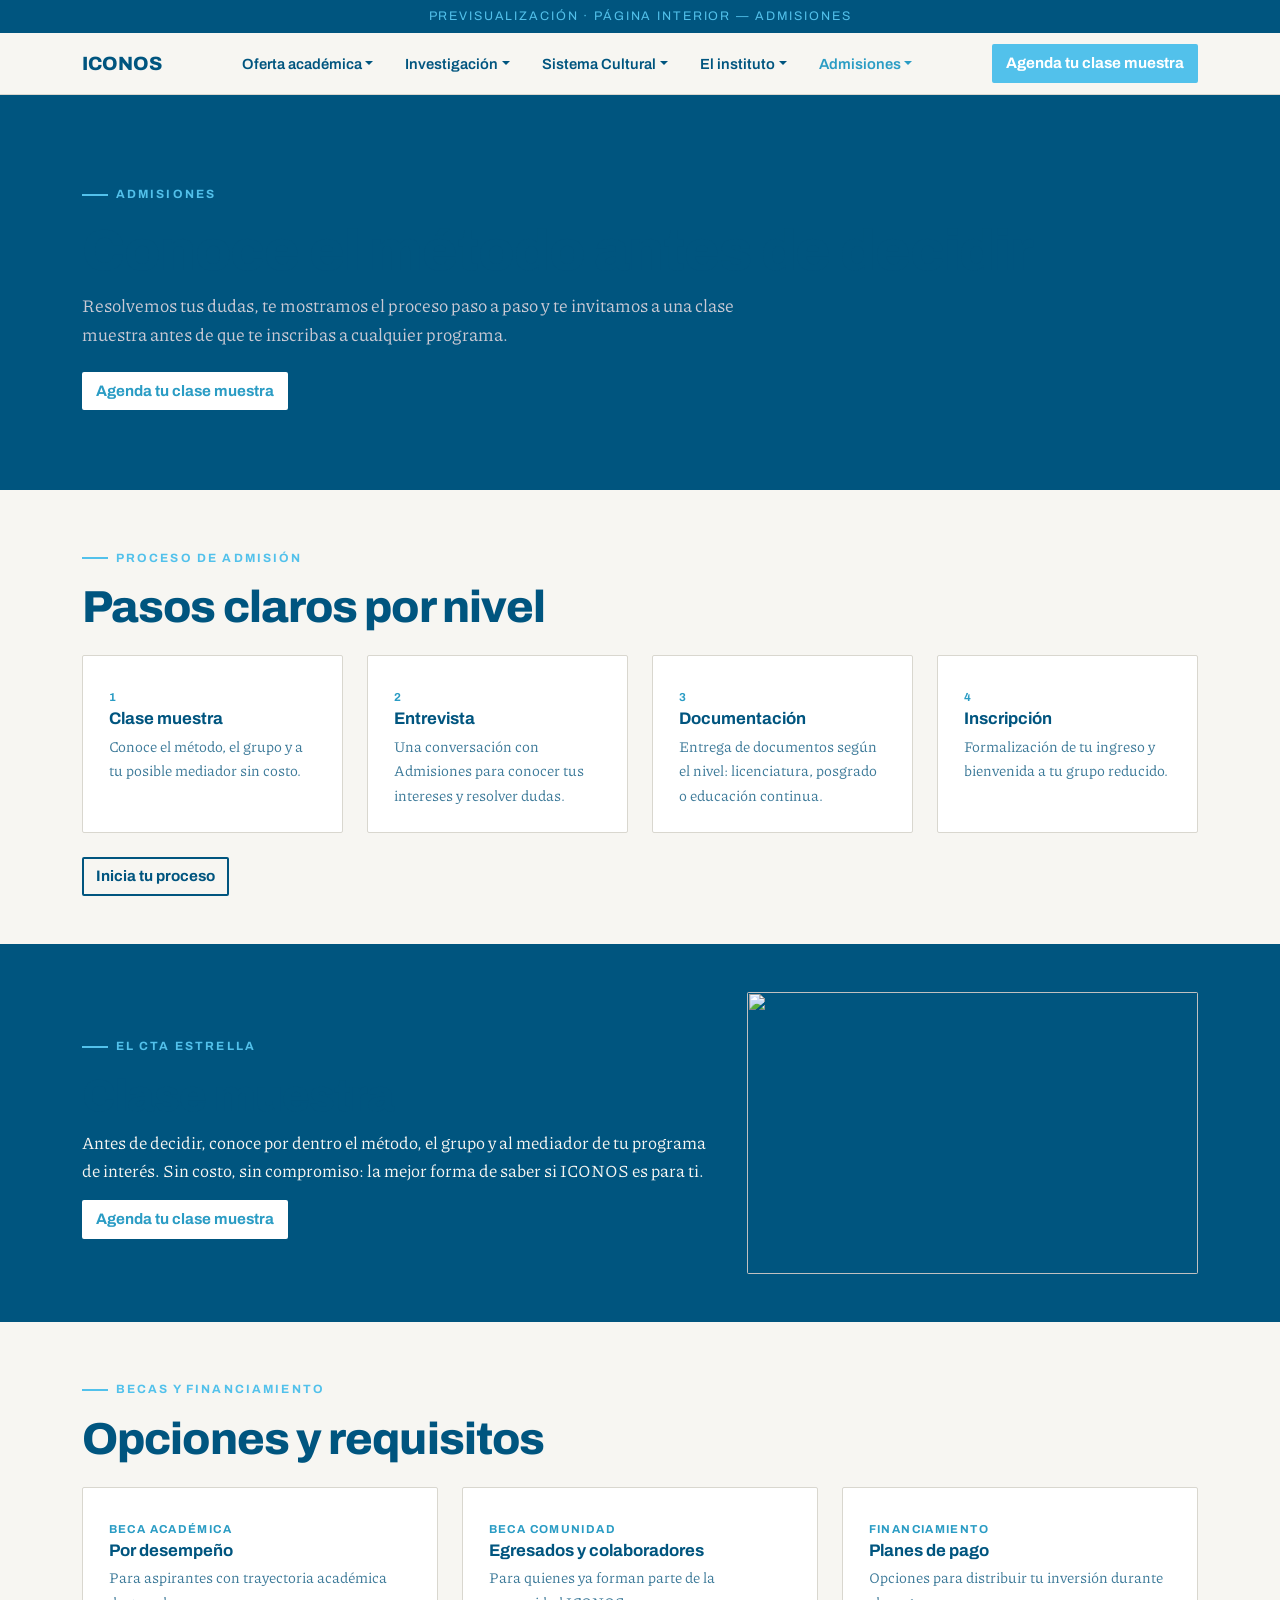
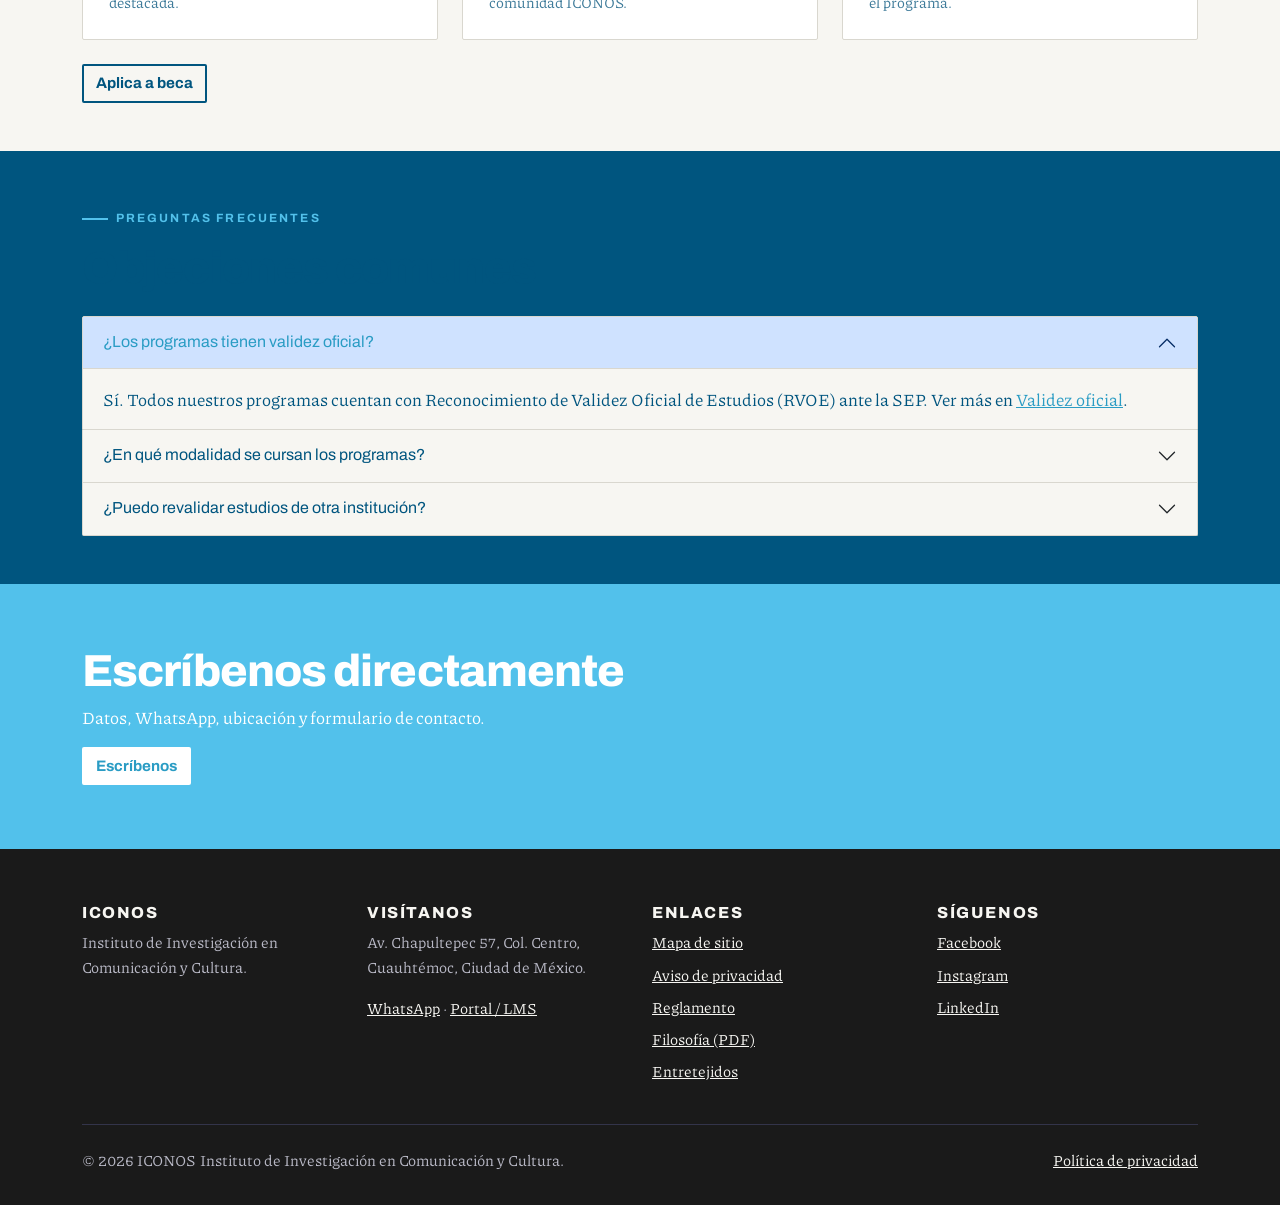
==== admisiones.html @ 93a3916e "initial" ====
<!doctype html>
<html lang="es">

<head>
  <meta charset="utf-8">
  <meta name="viewport" content="width=device-width, initial-scale=1">
  <title>Admisiones — ICONOS</title>
  <link
    href="https://fonts.googleapis.com/css2?family=Archivo:wght@500;600;700;800&family=Piazzolla:ital,wght@0,400;0,600;1,400&display=swap"
    rel="stylesheet">
  <link href="https://cdn.jsdelivr.net/npm/bootstrap@5.3.3/dist/css/bootstrap.min.css" rel="stylesheet">
  <link rel="stylesheet" href="css/estilos.css">
</head>

<body>
  <div class="aviso-preview">Previsualización · Página interior — Admisiones</div>
  <a class="skip-link" href="#contenido">Saltar al contenido</a>

  <header class="iconos-navbar navbar navbar-expand-lg sticky-top">
    <div class="container">
      <a class="navbar-brand" href="index.html">ICONOS</a>
      <button class="navbar-toggler" type="button" data-bs-toggle="collapse" data-bs-target="#navPrincipal"
        aria-controls="navPrincipal" aria-expanded="false" aria-label="Abrir menú de navegación">
        <span class="navbar-toggler-icon"></span>
      </button>
      <div class="collapse navbar-collapse" id="navPrincipal">
        <ul class="navbar-nav mx-lg-auto align-items-lg-center gap-lg-3">
          <li class="nav-item dropdown">
            <a class="nav-link dropdown-toggle" href="oferta.html" role="button" data-bs-toggle="dropdown"
              aria-expanded="false">Oferta académica</a>
            <ul class="dropdown-menu">
              <li><a class="dropdown-item" href="oferta.html#licenciaturas">Licenciaturas</a></li>
              <li><a class="dropdown-item" href="oferta.html#especialidades">Especialidades</a></li>
              <li><a class="dropdown-item" href="oferta.html#maestrias">Maestrías</a></li>
              <li><a class="dropdown-item" href="doctorado.html">Doctorado</a></li>
              <li><a class="dropdown-item" href="cursos-diplomados.html">Educación continua</a></li>
            </ul>
          </li>
          <li class="nav-item dropdown">
            <a class="nav-link dropdown-toggle" href="investigacion.html" role="button" data-bs-toggle="dropdown"
              aria-expanded="false">Investigación</a>
            <ul class="dropdown-menu">
              <li><a class="dropdown-item" href="investigacion.html#lineas">Líneas de investigación</a></li>
              <li><a class="dropdown-item" href="investigacion.html#entretejidos">Entretejidos</a></li>
              <li><a class="dropdown-item" href="rici.html">RICI</a></li>
              <li><a class="dropdown-item" href="investigacion.html#podcast">Podcast Inteligencias
                  Transdisciplinarias</a></li>
              <li><a class="dropdown-item" href="investigacion.html#biblioteca">Biblioteca</a></li>
            </ul>
          </li>
          <li class="nav-item dropdown">
            <a class="nav-link dropdown-toggle" href="sistema-cultural.html" role="button" data-bs-toggle="dropdown"
              aria-expanded="false">Sistema Cultural</a>
            <ul class="dropdown-menu">
              <li><a class="dropdown-item" href="galeria.html">Galería</a></li>
              <li><a class="dropdown-item" href="sistema-cultural.html#eventos">Eventos y ciclos</a></li>
              <li><a class="dropdown-item" href="sistema-cultural.html#blog">Blog Ecos TD</a></li>
              <li><a class="dropdown-item" href="sistema-cultural.html#vida-estudiantil">Vida estudiantil</a></li>
            </ul>
          </li>
          <li class="nav-item dropdown">
            <a class="nav-link dropdown-toggle" href="instituto.html" role="button" data-bs-toggle="dropdown"
              aria-expanded="false">El instituto</a>
            <ul class="dropdown-menu">
              <li><a class="dropdown-item" href="instituto.html#filosofia">Filosofía</a></li>
              <li><a class="dropdown-item" href="instituto.html#modelo">Modelo educativo</a></li>
              <li><a class="dropdown-item" href="instituto.html#validez">Validez oficial (RVOE/SEP)</a></li>
              <li><a class="dropdown-item" href="instituto.html#historia">Historia / quiénes somos</a></li>
            </ul>
          </li>
          <li class="nav-item dropdown">
            <a class="nav-link dropdown-toggle active" aria-current="page" href="admisiones.html" role="button"
              data-bs-toggle="dropdown" aria-expanded="false">Admisiones</a>
            <ul class="dropdown-menu">
              <li><a class="dropdown-item" href="admisiones.html#proceso">Proceso de admisión</a></li>
              <li><a class="dropdown-item" href="admisiones.html#clase-muestra">Clase muestra</a></li>
              <li><a class="dropdown-item" href="admisiones.html#becas">Becas y financiamiento</a></li>
              <li><a class="dropdown-item" href="admisiones.html#faq">Preguntas frecuentes</a></li>
              <li><a class="dropdown-item" href="Contacto.html">Contacto</a></li>
            </ul>
          </li>
        </ul>
        <a class="btn btn-primary ms-lg-3 mt-3 mt-lg-0" href="admisiones.html#clase-muestra">Agenda tu clase
          muestra</a>
      </div>
    </div>
  </header>

  <main id="contenido">

    <section class="encabezado-pagina">
      <div class="container">
        <span class="ojal">Admisiones</span>
        <h1>Conoce el método antes de decidir</h1>
        <p>Resolvemos tus dudas, te mostramos el proceso paso a paso y te invitamos a una clase muestra antes de que
          te inscribas a cualquier programa.</p>
        <a class="btn btn-light mt-2" href="#clase-muestra">Agenda tu clase muestra</a>
      </div>
    </section>

    <section class="py-5 py-lg-6" id="proceso">
      <div class="container">
        <div class="mb-4">
          <span class="ojal">Proceso de admisión</span>
          <h2>Pasos claros por nivel</h2>
        </div>
        <div class="row row-cols-1 row-cols-md-4 g-4">
          <div class="col">
            <div class="info-tarjeta h-100">
              <span class="info-tarjeta-etiqueta">1</span>
              <strong class="info-tarjeta-dato d-block mb-1">Clase muestra</strong>
              <p>Conoce el método, el grupo y a tu posible mediador sin costo.</p>
            </div>
          </div>
          <div class="col">
            <div class="info-tarjeta h-100">
              <span class="info-tarjeta-etiqueta">2</span>
              <strong class="info-tarjeta-dato d-block mb-1">Entrevista</strong>
              <p>Una conversación con Admisiones para conocer tus intereses y resolver dudas.</p>
            </div>
          </div>
          <div class="col">
            <div class="info-tarjeta h-100">
              <span class="info-tarjeta-etiqueta">3</span>
              <strong class="info-tarjeta-dato d-block mb-1">Documentación</strong>
              <p>Entrega de documentos según el nivel: licenciatura, posgrado o educación continua.</p>
            </div>
          </div>
          <div class="col">
            <div class="info-tarjeta h-100">
              <span class="info-tarjeta-etiqueta">4</span>
              <strong class="info-tarjeta-dato d-block mb-1">Inscripción</strong>
              <p>Formalización de tu ingreso y bienvenida a tu grupo reducido.</p>
            </div>
          </div>
        </div>
        <p class="mt-4 mb-0"><a class="btn btn-outline-tinta" href="#proceso">Inicia tu proceso</a></p>
      </div>
    </section>

    <section class="py-5 py-lg-6 bg-tinta" id="clase-muestra">
      <div class="container">
        <div class="row align-items-center g-4">
          <div class="col-lg-7">
            <span class="ojal">El CTA estrella</span>
            <h2>Clase muestra</h2>
            <p>Antes de decidir, conoce por dentro el método, el grupo y al mediador de tu programa de interés. Sin
              costo, sin compromiso: la mejor forma de saber si ICONOS es para ti.</p>
            <a class="btn btn-light" href="Contacto.html">Agenda tu clase muestra</a>
          </div>
          <div class="col-lg-5">
            <div class="duotono">
              <img src="https://images.unsplash.com/photo-1522202176988-66273c2fd55f?w=900&q=75" alt="">
            </div>
          </div>
        </div>
      </div>
    </section>

    <section class="py-5 py-lg-6" id="becas">
      <div class="container">
        <div class="mb-4">
          <span class="ojal">Becas y financiamiento</span>
          <h2>Opciones y requisitos</h2>
        </div>
        <div class="row row-cols-1 row-cols-md-3 g-4">
          <div class="col">
            <div class="info-tarjeta h-100">
              <span class="info-tarjeta-etiqueta">Beca académica</span>
              <strong class="info-tarjeta-dato d-block mb-1">Por desempeño</strong>
              <p>Para aspirantes con trayectoria académica destacada.</p>
            </div>
          </div>
          <div class="col">
            <div class="info-tarjeta h-100">
              <span class="info-tarjeta-etiqueta">Beca comunidad</span>
              <strong class="info-tarjeta-dato d-block mb-1">Egresados y colaboradores</strong>
              <p>Para quienes ya forman parte de la comunidad ICONOS.</p>
            </div>
          </div>
          <div class="col">
            <div class="info-tarjeta h-100">
              <span class="info-tarjeta-etiqueta">Financiamiento</span>
              <strong class="info-tarjeta-dato d-block mb-1">Planes de pago</strong>
              <p>Opciones para distribuir tu inversión durante el programa.</p>
            </div>
          </div>
        </div>
        <p class="mt-4 mb-0"><a class="btn btn-outline-tinta" href="Contacto.html">Aplica a beca</a></p>
      </div>
    </section>

    <section class="py-5 py-lg-6 bg-tinta" id="faq">
      <div class="container">
        <div class="mb-4">
          <span class="ojal">Preguntas frecuentes</span>
          <h2>Objeciones comunes</h2>
        </div>
        <div class="accordion" id="acordeonFaq">
          <div class="accordion-item">
            <h3 class="accordion-header">
              <button class="accordion-button" type="button" data-bs-toggle="collapse"
                data-bs-target="#faq1">¿Los programas tienen validez oficial?</button>
            </h3>
            <div id="faq1" class="accordion-collapse collapse show" data-bs-parent="#acordeonFaq">
              <div class="accordion-body">Sí. Todos nuestros programas cuentan con Reconocimiento de Validez Oficial
                de Estudios (RVOE) ante la SEP. Ver más en <a href="instituto.html#validez">Validez oficial</a>.</div>
            </div>
          </div>
          <div class="accordion-item">
            <h3 class="accordion-header">
              <button class="accordion-button collapsed" type="button" data-bs-toggle="collapse"
                data-bs-target="#faq2">¿En qué modalidad se cursan los programas?</button>
            </h3>
            <div id="faq2" class="accordion-collapse collapse" data-bs-parent="#acordeonFaq">
              <div class="accordion-body">Varía por programa: presencial, virtual o híbrida. Cada ficha de programa
                en <a href="oferta.html">Oferta académica</a> indica su modalidad.</div>
            </div>
          </div>
          <div class="accordion-item">
            <h3 class="accordion-header">
              <button class="accordion-button collapsed" type="button" data-bs-toggle="collapse"
                data-bs-target="#faq3">¿Puedo revalidar estudios de otra institución?</button>
            </h3>
            <div id="faq3" class="accordion-collapse collapse" data-bs-parent="#acordeonFaq">
              <div class="accordion-body">Sí, evaluamos revalidaciones caso por caso durante el proceso de admisión.
                Escríbenos para revisar tu situación específica.</div>
            </div>
          </div>
        </div>
      </div>
    </section>

    <section class="cta-banda">
      <div class="container">
        <h2>Escríbenos directamente</h2>
        <p>Datos, WhatsApp, ubicación y formulario de contacto.</p>
        <a class="btn btn-light" href="Contacto.html">Escríbenos</a>
      </div>
    </section>
  </main>

  <footer class="sitio-pie">
    <div class="container">
      <div class="row g-4 mb-4">
        <div class="col-sm-6 col-lg-3">
          <h4>ICONOS</h4>
          <p>Instituto de Investigación en Comunicación y Cultura.</p>
        </div>
        <div class="col-sm-6 col-lg-3">
          <h4>Visítanos</h4>
          <p>Av. Chapultepec 57, Col. Centro,<br>Cuauhtémoc, Ciudad de México.</p>
          <p class="mb-0"><a href="https://wa.me/525500000000" target="_blank" rel="noopener">WhatsApp</a> · <a
              href="#">Portal / LMS</a></p>
        </div>
        <div class="col-sm-6 col-lg-3">
          <h4>Enlaces</h4>
          <ul>
            <li><a href="#">Mapa de sitio</a></li>
            <li><a href="#">Aviso de privacidad</a></li>
            <li><a href="#">Reglamento</a></li>
            <li><a href="instituto.html#filosofia">Filosofía (PDF)</a></li>
            <li><a href="investigacion.html#entretejidos">Entretejidos</a></li>
          </ul>
        </div>
        <div class="col-sm-6 col-lg-3">
          <h4>Síguenos</h4>
          <ul>
            <li><a href="#">Facebook</a></li>
            <li><a href="#">Instagram</a></li>
            <li><a href="#">LinkedIn</a></li>
          </ul>
        </div>
      </div>
      <div class="pie-legal d-flex flex-wrap justify-content-between gap-2">
        <span>© 2026 ICONOS Instituto de Investigación en Comunicación y Cultura.</span>
        <span><a href="#">Política de privacidad</a></span>
      </div>
    </div>
  </footer>

  <script src="https://cdn.jsdelivr.net/npm/bootstrap@5.3.3/dist/js/bootstrap.bundle.min.js"></script>
</body>

</html>
---- css/estilos.css ----
/* ICONOS 2026 — Hoja de estilos
   Se carga DESPUÉS de bootstrap.min.css. Remapea las variables de Bootstrap
   a la identidad ICONOS y cubre lo que Bootstrap no resuelve (duotono,
   ojal, tarjetas de evento/investigador, chips de contacto, etc.). */

/* =========================================================
   1. Tokens de diseño ICONOS
   ========================================================= */
:root {
  --tinta: #00557f;
  /* azul-negro profundo */
  --papel: #f7f6f2;
  /* fondo claro neutro cálido */
  --rosa: #52c1eb;
  /* rosa mexicano — acento */
  --rosa-oscuro: #2a9cc4;
  --gris: #3d7a99;
  --linea: #d9d7cf;
  --blanco: #ffffff;

  --f-display: "Archivo", system-ui, sans-serif;
  --f-cuerpo: "Piazzolla", Georgia, serif;

  --radio: 2px;
  --sombra: 0 14px 40px rgba(26, 27, 46, 0.12);

  /* ---- Remapeo de variables de Bootstrap 5 ---- */
  --bs-body-font-family: var(--f-cuerpo);
  --bs-body-font-size: 1.0625rem;
  --bs-body-line-height: 1.65;
  --bs-body-color: var(--tinta);
  --bs-body-bg: var(--papel);
  --bs-emphasis-color: var(--tinta);
  --bs-heading-color: var(--tinta);

  --bs-primary: #52c1eb;
  --bs-primary-rgb: 82, 193, 235;
  --bs-primary-text-emphasis: var(--rosa-oscuro);
  --bs-secondary: #00557f;
  --bs-secondary-rgb: 0, 85, 127;

  --bs-link-color: var(--rosa-oscuro);
  --bs-link-color-rgb: 42, 156, 196;
  --bs-link-hover-color: var(--rosa);
  --bs-link-hover-color-rgb: 82, 193, 235;

  --bs-border-color: var(--linea);
  --bs-border-radius: var(--radio);
  --bs-border-radius-sm: var(--radio);
  --bs-border-radius-lg: var(--radio);
  --bs-border-radius-xl: var(--radio);
  --bs-border-radius-pill: 999px;

  --bs-font-sans-serif: var(--f-display);
}

/* =========================================================
   2. Tipografía y base
   ========================================================= */
html {
  scroll-behavior: smooth;
}

@media (prefers-reduced-motion: reduce) {
  html {
    scroll-behavior: auto;
  }

  *,
  *::before,
  *::after {
    animation-duration: 0.001ms !important;
    animation-iteration-count: 1 !important;
    transition-duration: 0.001ms !important;
  }
}

h1,
h2,
h3,
h4,
h5,
h6,
.h1,
.h2,
.h3,
.h4,
.h5,
.h6 {
  font-family: var(--f-display);
  font-weight: 800;
  line-height: 1.05;
  letter-spacing: -0.02em;
}

h1,
.h1 {
  font-size: clamp(2.2rem, 5.5vw, 3.6rem);
}

h2,
.h2 {
  font-size: clamp(1.8rem, 4vw, 2.8rem);
}

h3,
.h3 {
  font-size: clamp(1.2rem, 2.5vw, 1.5rem);
}

/* Etiqueta "ojal" — dispositivo visual recurrente */
.ojal {
  font-family: var(--f-display);
  font-size: 0.75rem;
  font-weight: 700;
  letter-spacing: 0.18em;
  text-transform: uppercase;
  color: var(--rosa);
  display: inline-flex;
  align-items: center;
  gap: 0.5rem;
  margin-bottom: 1rem;
}

.ojal::before {
  content: "";
  width: 1.6rem;
  height: 2px;
  background: var(--rosa);
}

.encabezado-pagina .ojal,
.bg-tinta .ojal {
  color: var(--rosa);
}

.skip-link {
  position: absolute;
  left: -9999px;
  background: var(--tinta);
  color: var(--blanco);
  padding: 0.6rem 1rem;
  z-index: 1080;
}

.skip-link:focus {
  left: 1rem;
  top: 1rem;
}

.aviso-preview {
  background: #00557f;
  color: #52c1eb;
  text-align: center;
  font-family: var(--f-display);
  font-size: 0.78rem;
  letter-spacing: 0.15em;
  text-transform: uppercase;
  padding: 0.4rem;
}

/* =========================================================
   3. Firma visual: duotono
   ========================================================= */
.duotono {
  position: relative;
  overflow: hidden;
  background: var(--tinta);
  border-radius: var(--radio);
  aspect-ratio: 16 / 10;
}

.duotono img {
  width: 100%;
  height: 100%;
  object-fit: cover;
  transition: transform 0.5s ease;
}

a:hover .duotono img {
  transform: scale(1.04);
}

/* =========================================================
   4. Navbar (Bootstrap)
   ========================================================= */
.iconos-navbar {
  background: var(--papel);
  border-bottom: 1px solid var(--linea);
  padding-block: 0.6rem;
}

.iconos-navbar .navbar-brand {
  font-family: var(--f-display);
  font-weight: 800;
  font-size: 1.2rem;
  color: var(--tinta);
}

.iconos-navbar .nav-link {
  font-family: var(--f-display);
  font-size: 0.92rem;
  font-weight: 600;
  color: var(--tinta);
}

.iconos-navbar .nav-link:hover,
.iconos-navbar .nav-link:focus,
.iconos-navbar .nav-link.active {
  color: var(--rosa-oscuro);
}

.iconos-navbar .dropdown-menu {
  border-color: var(--linea);
  box-shadow: var(--sombra);
}

.iconos-navbar .dropdown-item {
  font-family: var(--f-display);
  font-weight: 500;
  font-size: 0.92rem;
}

.iconos-navbar .dropdown-item:hover,
.iconos-navbar .dropdown-item:focus,
.iconos-navbar .dropdown-item.active {
  background: var(--papel);
  color: var(--rosa-oscuro);
}

.iconos-navbar .navbar-toggler {
  border-radius: var(--radio);
  border-color: var(--tinta);
}

.iconos-navbar .navbar-toggler:focus {
  box-shadow: 0 0 0 0.2rem rgba(82, 193, 235, 0.4);
}

/* =========================================================
   5. Botones (Bootstrap)
   ========================================================= */
.btn {
  font-family: var(--f-display);
  font-weight: 700;
  font-size: 0.95rem;
  --bs-btn-border-radius: var(--radio);
  --bs-btn-border-width: 2px;
}

.btn-primary {
  --bs-btn-bg: var(--rosa);
  --bs-btn-border-color: var(--rosa);
  --bs-btn-hover-bg: var(--rosa-oscuro);
  --bs-btn-hover-border-color: var(--rosa-oscuro);
  --bs-btn-active-bg: var(--rosa-oscuro);
  --bs-btn-active-border-color: var(--rosa-oscuro);
  --bs-btn-color: var(--blanco);
  --bs-btn-hover-color: var(--blanco);
  --bs-btn-active-color: var(--blanco);
}

.btn-outline-tinta {
  --bs-btn-color: var(--tinta);
  --bs-btn-border-color: var(--tinta);
  --bs-btn-hover-bg: var(--tinta);
  --bs-btn-hover-border-color: var(--tinta);
  --bs-btn-hover-color: var(--blanco);
  --bs-btn-active-bg: var(--tinta);
  --bs-btn-active-border-color: var(--tinta);
}

.btn-outline-light {
  --bs-btn-color: var(--papel);
  --bs-btn-border-color: var(--papel);
  --bs-btn-hover-bg: var(--papel);
  --bs-btn-hover-color: var(--tinta);
  --bs-btn-active-bg: var(--papel);
  --bs-btn-active-color: var(--tinta);
}

.btn-light {
  --bs-btn-bg: var(--blanco);
  --bs-btn-color: var(--rosa-oscuro);
  --bs-btn-border-color: var(--blanco);
  --bs-btn-hover-bg: var(--tinta);
  --bs-btn-hover-color: var(--blanco);
  --bs-btn-hover-border-color: var(--tinta);
}

/* Chips de selección (usados en Contacto) con el patrón btn-check + btn */
.chip-lista .btn-check+.btn {
  border-radius: 999px;
  border-width: 1.5px;
  font-weight: 600;
}

.chip-lista .btn-check+.btn-outline-tinta {
  --bs-btn-color: var(--tinta);
  --bs-btn-border-color: var(--linea);
}

.chip-lista .btn-check:checked+.btn-outline-tinta {
  --bs-btn-active-bg: rgba(82, 193, 235, 0.12);
  --bs-btn-active-color: var(--tinta);
  --bs-btn-active-border-color: var(--tinta);
}

/* =========================================================
   6. Tarjetas (Bootstrap card)
   ========================================================= */
.card {
  --bs-card-border-color: var(--linea);
  --bs-card-border-radius: var(--radio);
  --bs-card-cap-bg: transparent;
  transition: box-shadow 0.25s ease, transform 0.25s ease;
}

.card:hover {
  box-shadow: var(--sombra);
  transform: translateY(-3px);
}

.card .duotono {
  border-radius: 0;
}

.tarjeta-meta {
  font-family: var(--f-display);
  font-size: 0.78rem;
  font-weight: 600;
  letter-spacing: 0.12em;
  text-transform: uppercase;
  color: var(--gris);
}

.card-title a {
  color: var(--tinta);
  text-decoration: none;
}

.card-title a:hover {
  color: var(--rosa);
}

.tarjeta-pie {
  margin-top: auto;
  padding-top: 0.6rem;
  display: flex;
  align-items: center;
  justify-content: space-between;
  gap: 0.6rem;
}

.tarjeta-enlace {
  font-family: var(--f-display);
  font-size: 0.85rem;
  font-weight: 700;
  text-decoration: none;
  color: var(--rosa-oscuro);
}

.tarjeta-enlace:hover {
  color: var(--rosa);
}

.tarjeta-modalidad {
  font-family: var(--f-display);
  font-size: 0.72rem;
  font-weight: 700;
  letter-spacing: 0.04em;
  color: var(--gris);
  border: 1px solid var(--linea);
  border-radius: 999px;
  padding: 0.2rem 0.6rem;
}

/* Animación de entrada al hacer scroll (revelada por el
   IntersectionObserver en js/listado-programas.js), acotada a
   [data-grid-programas] para no afectar otras rejillas de tarjetas */
[data-grid-programas] .card {
  opacity: 0;
  transform: translateY(14px);
}

[data-grid-programas] .card.visible {
  animation: aparecer 0.55s ease forwards;
}

@keyframes aparecer {
  to {
    opacity: 1;
    transform: translateY(0);
  }
}

@media (prefers-reduced-motion: reduce) {
  [data-grid-programas] .card {
    opacity: 1;
    transform: none;
    animation: none;
  }
}

/* Filtro por nivel académico (oferta y cursos y diplomados) */
.filtro-nivel {
  --bs-btn-border-radius: 999px;
  --bs-btn-font-size: 0.85rem;
}

/* =========================================================
   7. Carrusel de héroe (Bootstrap carousel)
   ========================================================= */
.heroe-carrusel {
  position: relative;
  overflow: hidden;
  background: var(--tinta);
  color: var(--papel);
}

.heroe-carrusel .carousel-item {
  min-height: clamp(30rem, 68vw, 44rem);
}

.heroe-carrusel .carousel-item.active,
.heroe-carrusel .carousel-item-next,
.heroe-carrusel .carousel-item-prev {
  display: flex;
  align-items: center;
}

.heroe-fondo {
  position: absolute;
  inset: 0;
  z-index: 0;
  aspect-ratio: unset;
  border-radius: 0;
}

.heroe-fondo::before {
  content: "";
  position: absolute;
  inset: 0;
  background: linear-gradient(100deg, rgba(0, 26, 38, 0.94) 0%, rgba(0, 26, 38, 0.8) 42%, rgba(0, 26, 38, 0.4) 78%);
  z-index: 1;
}

.heroe-contenido {
  position: relative;
  z-index: 2;
  padding-block: clamp(3.5rem, 9vw, 7rem);
}

.heroe-carrusel h1 {
  text-transform: uppercase;
  max-width: 14ch;
  font-size: clamp(2.4rem, 6vw, 4.5rem);
}

.heroe-carrusel h1 em {
  font-style: normal;
  color: var(--rosa);
}

.heroe-carrusel p {
  max-width: 56ch;
  font-size: 1.15rem;
  color: #c9c9d4;
}

.heroe-carrusel .carousel-control-prev,
.heroe-carrusel .carousel-control-next {
  width: 3.5rem;
  z-index: 3;
}

.heroe-carrusel .carousel-control-prev-icon,
.heroe-carrusel .carousel-control-next-icon {
  width: 3rem;
  height: 3rem;
  border-radius: 50%;
  background-color: rgba(0, 20, 30, 0.35);
  background-size: 1.15rem;
  border: 1px solid rgba(247, 246, 242, 0.35);
}

.heroe-carrusel .carousel-indicators {
  z-index: 3;
  margin-bottom: 1.4rem;
}

.heroe-carrusel .carousel-indicators [data-bs-target] {
  width: 0.55rem;
  height: 0.55rem;
  border-radius: 999px;
  background-color: rgba(247, 246, 242, 0.4);
  border: 0;
  opacity: 1;
  transition: width 0.25s ease, background 0.25s ease;
}

.heroe-carrusel .carousel-indicators .active {
  width: 1.5rem;
  background-color: var(--rosa);
}

/* =========================================================
   8. Secciones y bandas
   ========================================================= */
.bg-tinta {
  background: var(--tinta);
  color: var(--papel);
}

.encabezado-pagina {
  background: var(--tinta);
  color: var(--papel);
  padding-block: clamp(3rem, 7vw, 5rem);
}

.encabezado-pagina p {
  max-width: 62ch;
  font-size: 1.1rem;
  color: #c9c9d4;
}

.cta-banda {
  background: var(--rosa);
  color: var(--blanco);
  padding-block: clamp(2.5rem, 6vw, 4rem);
}

.cta-banda h2 {
  color: var(--blanco);
}

.cta-fecha {
  background: var(--blanco);
  color: var(--tinta);
  border-radius: var(--radio);
  padding: 1.6rem 1.7rem 1.5rem;
  box-shadow: 0 10px 26px rgba(26, 27, 46, 0.12);
  transition: transform 0.25s ease, box-shadow 0.25s ease;
}

.cta-fecha:hover {
  transform: translateY(-4px);
  box-shadow: 0 18px 34px rgba(26, 27, 46, 0.18);
}

.cta-fecha-etiqueta {
  font-family: var(--f-display);
  font-size: 0.72rem;
  font-weight: 700;
  letter-spacing: 0.14em;
  text-transform: uppercase;
  color: var(--rosa-oscuro);
}

.cta-fecha-dato {
  font-family: var(--f-display);
  font-size: 1.2rem;
  font-weight: 800;
  line-height: 1.25;
}

.cta-fecha-dato span {
  display: block;
  font-family: var(--f-cuerpo);
  font-weight: 400;
  font-style: italic;
  font-size: 0.95rem;
  color: var(--gris);
  margin-top: 0.15rem;
}

.cta-fecha-enlace {
  font-family: var(--f-display);
  font-size: 0.85rem;
  font-weight: 600;
  color: var(--gris);
  text-decoration: none;
}

.cta-fecha-enlace:hover {
  color: var(--rosa-oscuro);
}

/* =========================================================
   9. Página de evento (Galería y Contacto)
   ========================================================= */
.evento-fecha,
.evento-lugar {
  font-family: var(--f-display);
  font-size: 0.92rem;
  font-weight: 600;
  color: var(--gris);
}

.evento-fecha svg,
.evento-lugar svg {
  width: 1.05rem;
  height: 1.05rem;
  color: var(--rosa-oscuro);
}

.evento-lead {
  max-width: 62ch;
  font-size: 1.1rem;
  color: var(--tinta);
}

.evento-video {
  position: relative;
  aspect-ratio: 16 / 9;
  border-radius: var(--radio);
  overflow: hidden;
  background: var(--tinta);
  cursor: pointer;
}

.evento-video img {
  width: 100%;
  height: 100%;
  object-fit: cover;
  filter: grayscale(0.4) brightness(0.75);
  transition: transform 0.5s ease;
}

.evento-video:hover img {
  transform: scale(1.03);
}

.evento-video-boton {
  position: absolute;
  inset: 0;
  display: flex;
  align-items: center;
  justify-content: center;
}

.evento-video-boton span {
  width: 4.2rem;
  height: 4.2rem;
  border-radius: 50%;
  background: rgba(255, 255, 255, 0.92);
  display: flex;
  align-items: center;
  justify-content: center;
  box-shadow: 0 10px 26px rgba(0, 0, 0, 0.3);
  transition: transform 0.2s ease;
}

.evento-video:hover .evento-video-boton span {
  transform: scale(1.08);
}

.evento-video-boton svg {
  width: 1.5rem;
  height: 1.5rem;
  color: var(--rosa-oscuro);
  margin-left: 4px;
}

.evento-video-etiqueta {
  position: absolute;
  left: 1.1rem;
  bottom: 1rem;
  color: var(--blanco);
  font-family: var(--f-display);
  font-size: 0.82rem;
  font-weight: 700;
  letter-spacing: 0.04em;
  text-transform: uppercase;
}

.evento-imagenes .duotono {
  aspect-ratio: 4 / 5;
}

.evento-pie-imagen {
  font-family: var(--f-display);
  font-size: 0.8rem;
  color: var(--gris);
}

.info-tarjeta {
  background: var(--blanco);
  border: 1px solid var(--linea);
  border-radius: var(--radio);
  padding: 1.5rem 1.6rem;
  height: 100%;
}

.info-tarjeta-etiqueta {
  font-family: var(--f-display);
  font-size: 0.72rem;
  font-weight: 700;
  letter-spacing: 0.12em;
  text-transform: uppercase;
  color: var(--rosa-oscuro);
}

.info-tarjeta-dato {
  font-family: var(--f-display);
  font-size: 1.05rem;
  font-weight: 700;
  color: var(--tinta);
  line-height: 1.35;
}

.info-tarjeta p {
  margin: 0;
  font-size: 0.92rem;
  color: var(--gris);
}

/* =========================================================
   10. Tarjeta de investigador (RICI)
   ========================================================= */
.investigador-foto {
  position: relative;
  aspect-ratio: 4 / 5;
  overflow: hidden;
  background: var(--tinta);
  cursor: pointer;
}

.investigador-foto img {
  width: 100%;
  height: 100%;
  object-fit: cover;
  filter: grayscale(1) contrast(1.08);
  transition: transform 0.5s ease;
}

.investigador-foto:hover img,
.investigador-foto:focus-visible img {
  transform: scale(1.05);
}

.investigador-overlay {
  position: absolute;
  inset: 0;
  display: flex;
  flex-direction: column;
  justify-content: flex-end;
  padding: 1.3rem 1.2rem;
  background: linear-gradient(to top, rgba(0, 8, 20, 0.88) 0%, rgba(0, 8, 20, 0.35) 50%, rgba(0, 8, 20, 0) 78%);
  opacity: 0;
  transform: translateY(8px);
  transition: opacity 0.25s ease, transform 0.25s ease;
}

.investigador-foto:hover .investigador-overlay,
.investigador-foto:focus-visible .investigador-overlay {
  opacity: 1;
  transform: translateY(0);
}

.investigador-overlay .investigador-nombre {
  margin: 0 0 0.15rem;
  font-size: 0.92rem;
  color: var(--blanco);
}

.investigador-overlay .investigador-rol {
  font-family: var(--f-cuerpo);
  font-style: normal;
  font-size: 0.82rem;
  color: rgba(255, 255, 255, 0.82);
  line-height: 1.35;
  margin: 0;
}

@media (hover: none) {
  .investigador-overlay {
    opacity: 1;
    transform: none;
  }
}

.investigador-perfil {
  border-top: none;
  padding: 0.9rem 1.4rem 1.4rem;
}

.investigador-perfil summary {
  cursor: pointer;
  font-family: var(--f-display);
  font-size: 0.85rem;
  font-weight: 700;
  color: var(--rosa-oscuro);
  list-style: none;
  display: flex;
  align-items: center;
  gap: 0.4rem;
}

.investigador-perfil summary::-webkit-details-marker {
  display: none;
}

.investigador-perfil summary::after {
  content: "+";
  font-size: 1.1rem;
  line-height: 1;
}

.investigador-perfil[open] summary::after {
  content: "–";
}

.investigador-perfil summary:hover {
  color: var(--rosa);
}

.investigador-cuerpo {
  padding-top: 0.8rem;
  font-size: 0.92rem;
  color: var(--tinta);
}

.investigador-cuerpo p {
  margin: 0 0 0.8rem;
}

.investigador-correo {
  font-family: var(--f-display);
  font-size: 0.82rem;
  font-weight: 600;
  color: var(--gris);
  word-break: break-word;
}

[data-grid-programas] .card.tarjeta-investigador {
  opacity: 0;
  transform: translateY(14px);
}

[data-grid-programas] .card.tarjeta-investigador.visible {
  animation: aparecer 0.55s ease forwards;
}

@media (prefers-reduced-motion: reduce) {
  [data-grid-programas] .card.tarjeta-investigador {
    opacity: 1;
    transform: none;
    animation: none;
  }
}

/* =========================================================
   11. Contacto — selector de intereses y formulario
   ========================================================= */
.chip-grupo {
  margin-bottom: 2.2rem;
}

.chip-grupo-titulo {
  font-family: var(--f-display);
  font-weight: 700;
  font-size: 1rem;
  margin-bottom: 0.9rem;
  color: var(--tinta);
}

.chip-grupo-sub {
  font-size: 0.88rem;
  color: var(--gris);
  margin: -0.5rem 0 0.9rem;
}

.redes-fila {
  margin-top: 0.6rem;
}

.panel-envio-nota {
  font-size: 0.78rem;
  color: var(--gris);
  text-align: center;
  margin-top: 0.7rem;
}

.campo-nombre input {
  border-color: var(--linea);
  border-radius: var(--radio);
}

.campo-nombre input:focus {
  border-color: var(--rosa);
  box-shadow: 0 0 0 0.2rem rgba(82, 193, 235, 0.25);
}

.panel-envio {
  position: sticky;
  top: 6rem;
  background: var(--blanco);
  border: 1px solid var(--linea);
  border-radius: var(--radio);
  padding: 1.8rem;
}

.mensaje-preview {
  background: var(--papel);
  border: 1px dashed var(--linea);
  border-radius: var(--radio);
  padding: 1.1rem 1.2rem;
  min-height: 5rem;
}

.mensaje-preview span {
  display: block;
  font-family: var(--f-display);
  font-size: 0.72rem;
  font-weight: 700;
  text-transform: uppercase;
  letter-spacing: 0.1em;
  color: var(--gris);
  margin-bottom: 0.5rem;
}

.mensaje-preview p {
  margin: 0;
  font-size: 0.92rem;
  color: var(--tinta);
  line-height: 1.5;
}

.mensaje-preview p.vacio {
  color: var(--gris);
  font-style: italic;
}

.boton-whatsapp {
  --bs-btn-bg: #25d366;
  --bs-btn-border-color: #25d366;
  --bs-btn-hover-bg: #1ebe58;
  --bs-btn-hover-border-color: #1ebe58;
  --bs-btn-color: #fff;
  --bs-btn-hover-color: #fff;
  --bs-btn-border-radius: 999px;
}

.boton-whatsapp[aria-disabled="true"] {
  opacity: 0.4;
  pointer-events: none;
}

.red-icono {
  width: 2.5rem;
  height: 2.5rem;
  border-radius: 50%;
  border: 1px solid var(--linea);
  display: flex;
  align-items: center;
  justify-content: center;
  color: var(--tinta);
  transition: all 0.2s ease;
}

.red-icono:hover {
  background: var(--tinta);
  color: var(--papel);
  border-color: var(--tinta);
}

.red-icono svg {
  width: 1.1rem;
  height: 1.1rem;
}

/* =========================================================
   12. Pie de página
   ========================================================= */
.sitio-pie {
  background: #1a1a1a;
  color: #b9b9c6;
  padding-block: 3.5rem 2rem;
  font-size: 0.95rem;
}

.sitio-pie a {
  color: var(--papel);
}

.sitio-pie a:hover {
  color: var(--rosa);
}

.sitio-pie h4 {
  color: var(--papel);
  font-size: 1rem;
  text-transform: uppercase;
  letter-spacing: 0.1em;
}

.sitio-pie ul {
  list-style: none;
  padding: 0;
  display: grid;
  gap: 0.45rem;
}

.pie-legal {
  border-top: 1px solid #33344a;
  padding-top: 1.4rem;
}

/* =========================================================
   13. Contenido WordPress (Gutenberg) y paginación
   ========================================================= */
.wp-block-quote {
  border-left: 4px solid var(--rosa);
  margin-left: 0;
  padding-left: 1.4rem;
  font-style: italic;
}

.entrada-contenido>* {
  margin-block: 1.1rem;
}

.paginacion .page-link {
  color: var(--tinta);
  border-color: var(--linea);
  border-radius: var(--radio) !important;
}

.paginacion .page-item.active .page-link {
  background: var(--tinta);
  border-color: var(--tinta);
}
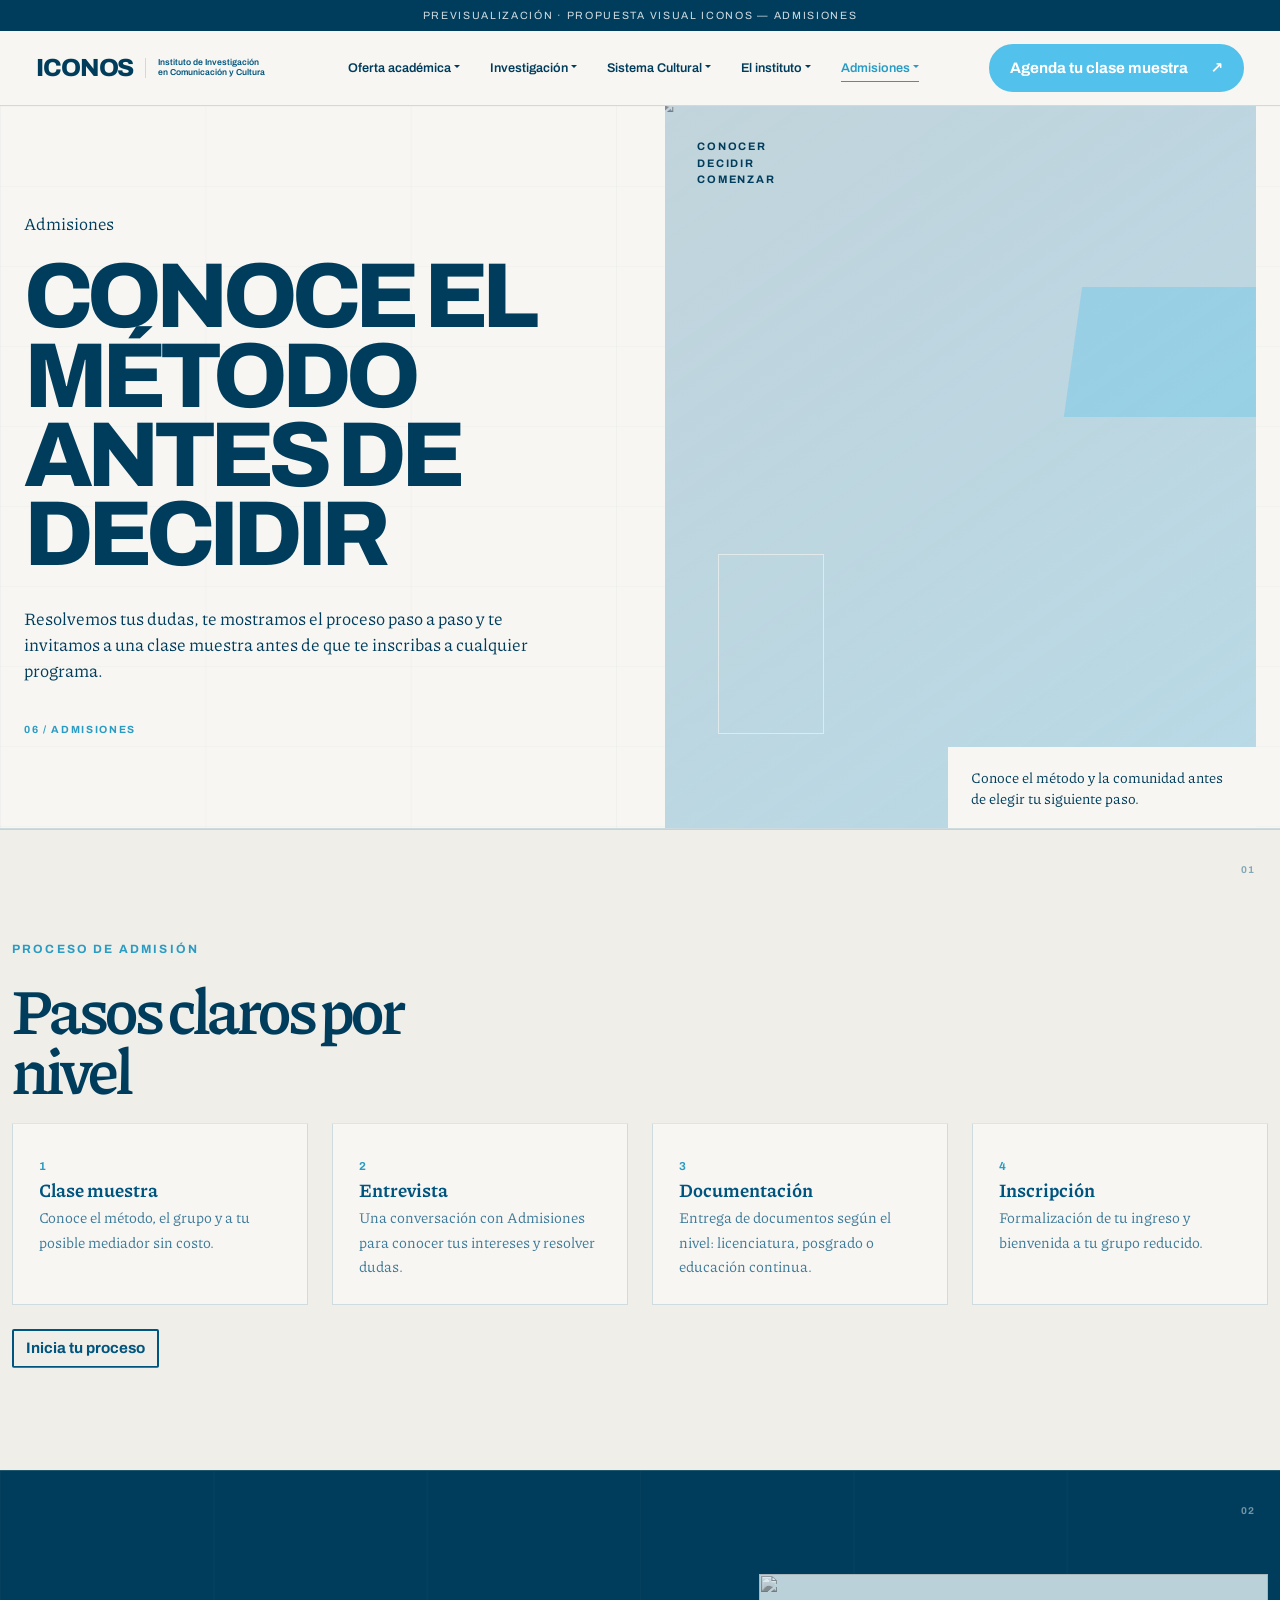
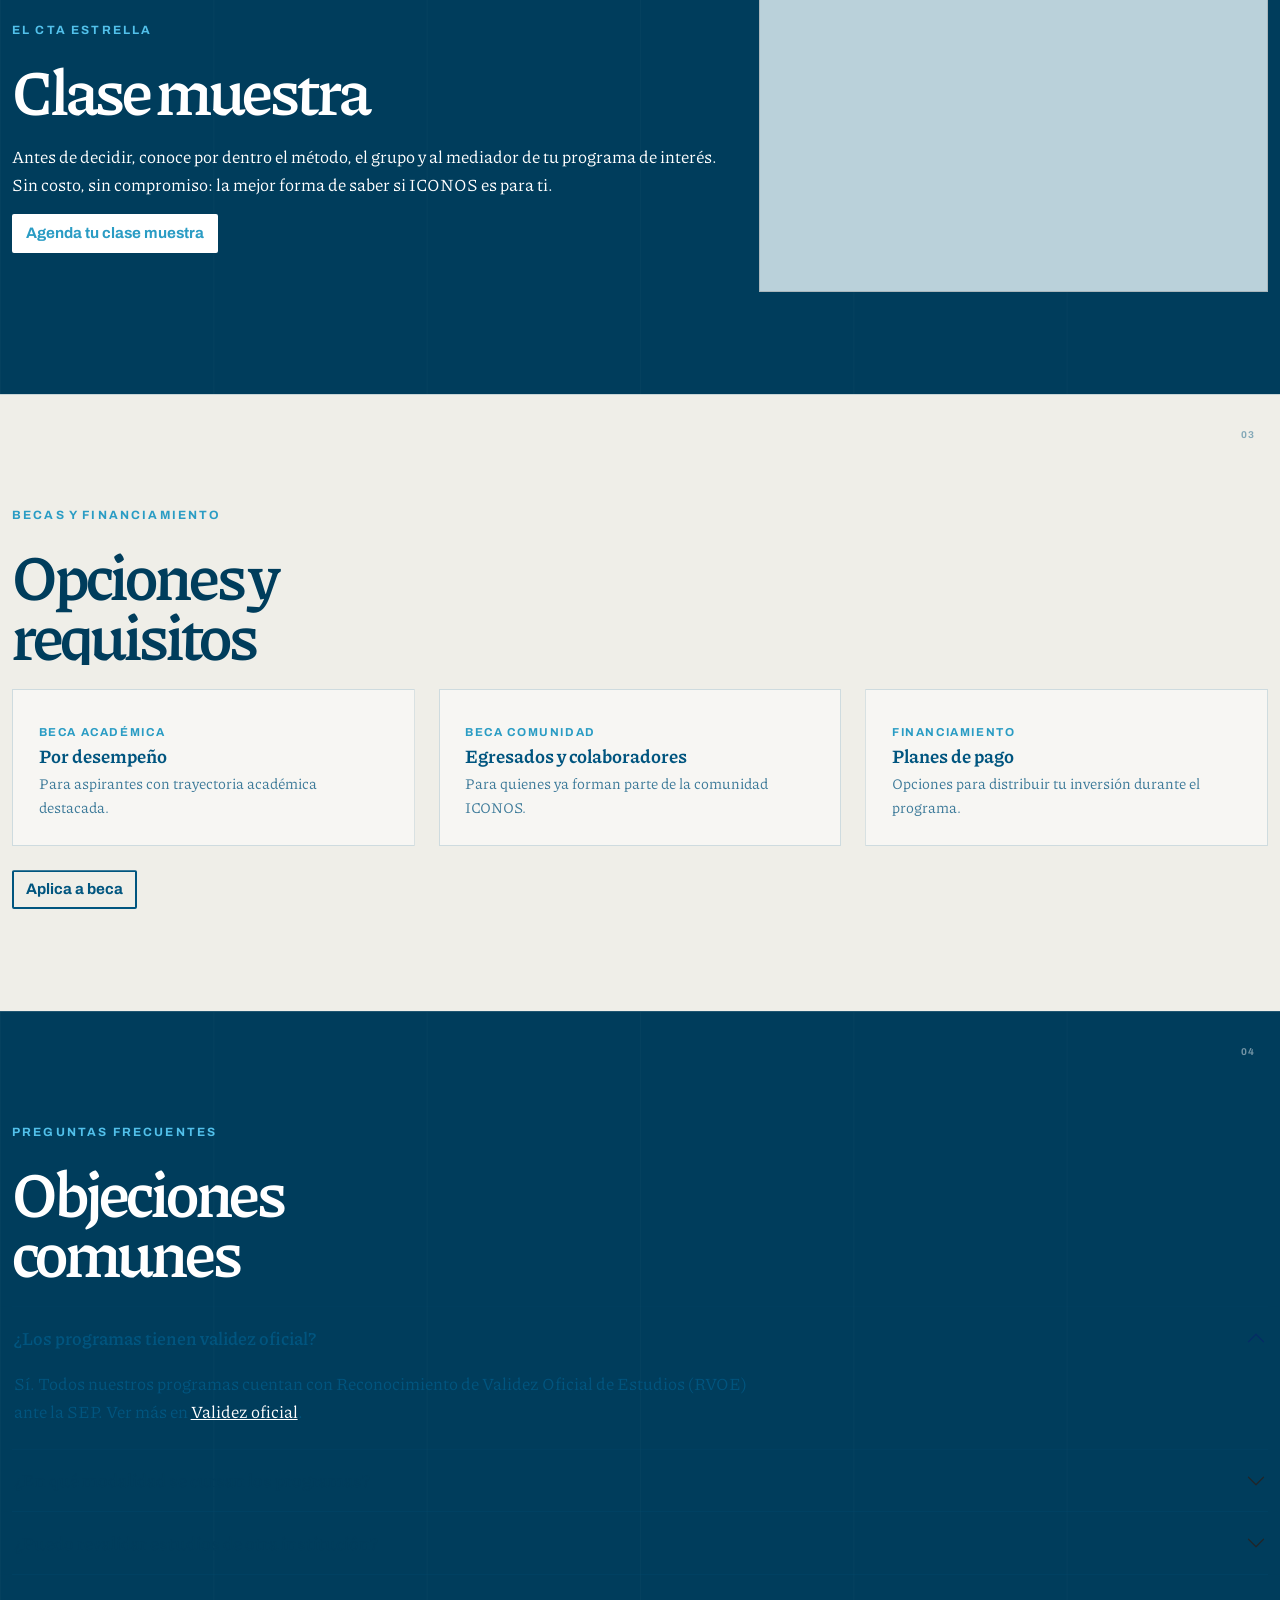
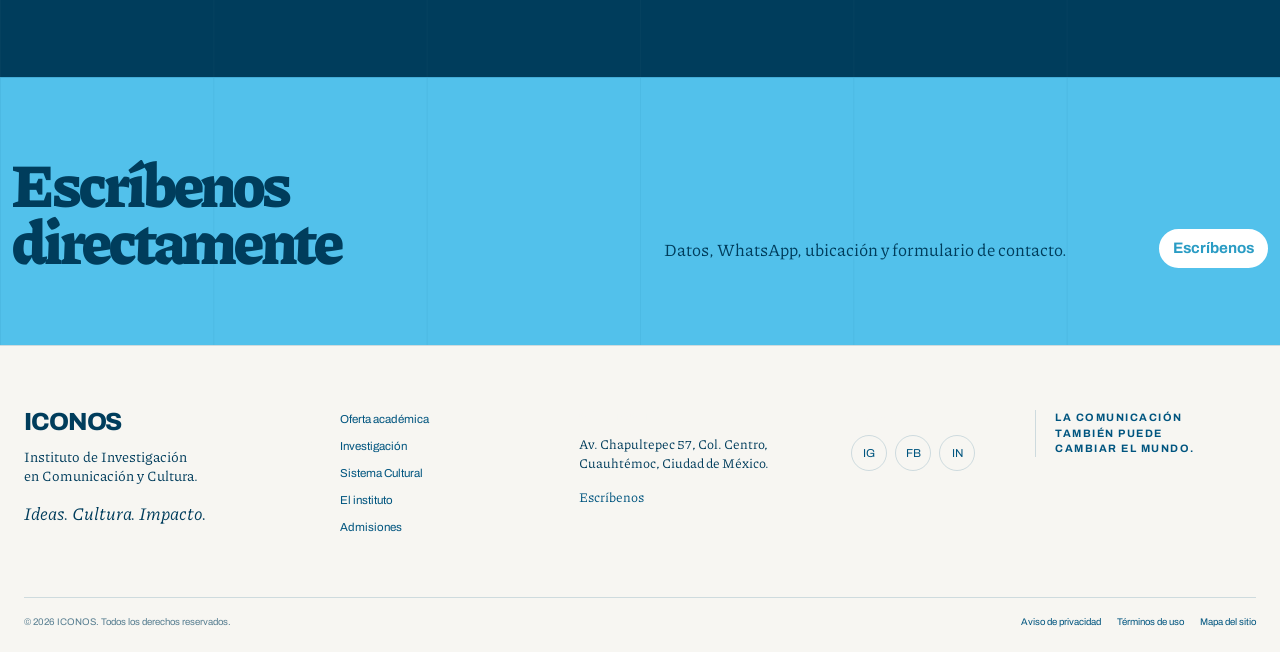
==== commit 91801569: "rediseño-global" ====
--- a/admisiones.html
+++ b/admisiones.html
@@ -1,285 +1,271 @@
-<!doctype html>
+<!DOCTYPE html>
+
 <html lang="es">
-
 <head>
-  <meta charset="utf-8">
-  <meta name="viewport" content="width=device-width, initial-scale=1">
-  <title>Admisiones — ICONOS</title>
-  <link
-    href="https://fonts.googleapis.com/css2?family=Archivo:wght@500;600;700;800&family=Piazzolla:ital,wght@0,400;0,600;1,400&display=swap"
-    rel="stylesheet">
-  <link href="https://cdn.jsdelivr.net/npm/bootstrap@5.3.3/dist/css/bootstrap.min.css" rel="stylesheet">
-  <link rel="stylesheet" href="css/estilos.css">
+<meta charset="utf-8"/>
+<meta content="width=device-width, initial-scale=1" name="viewport"/>
+<title>Admisiones — ICONOS</title>
+<link href="https://fonts.googleapis.com/css2?family=Archivo:wght@500;600;700;800&amp;family=Piazzolla:ital,wght@0,400;0,600;1,400&amp;display=swap" rel="stylesheet"/>
+<link href="https://cdn.jsdelivr.net/npm/bootstrap@5.3.3/dist/css/bootstrap.min.css" rel="stylesheet"/><link href="css/main.css" rel="stylesheet"/>
 </head>
-
-<body>
-  <div class="aviso-preview">Previsualización · Página interior — Admisiones</div>
-  <a class="skip-link" href="#contenido">Saltar al contenido</a>
-
-  <header class="iconos-navbar navbar navbar-expand-lg sticky-top">
-    <div class="container">
-      <a class="navbar-brand" href="index.html">ICONOS</a>
-      <button class="navbar-toggler" type="button" data-bs-toggle="collapse" data-bs-target="#navPrincipal"
-        aria-controls="navPrincipal" aria-expanded="false" aria-label="Abrir menú de navegación">
-        <span class="navbar-toggler-icon"></span>
-      </button>
-      <div class="collapse navbar-collapse" id="navPrincipal">
-        <ul class="navbar-nav mx-lg-auto align-items-lg-center gap-lg-3">
-          <li class="nav-item dropdown">
-            <a class="nav-link dropdown-toggle" href="oferta.html" role="button" data-bs-toggle="dropdown"
-              aria-expanded="false">Oferta académica</a>
-            <ul class="dropdown-menu">
-              <li><a class="dropdown-item" href="oferta.html#licenciaturas">Licenciaturas</a></li>
-              <li><a class="dropdown-item" href="oferta.html#especialidades">Especialidades</a></li>
-              <li><a class="dropdown-item" href="oferta.html#maestrias">Maestrías</a></li>
-              <li><a class="dropdown-item" href="doctorado.html">Doctorado</a></li>
-              <li><a class="dropdown-item" href="cursos-diplomados.html">Educación continua</a></li>
-            </ul>
-          </li>
-          <li class="nav-item dropdown">
-            <a class="nav-link dropdown-toggle" href="investigacion.html" role="button" data-bs-toggle="dropdown"
-              aria-expanded="false">Investigación</a>
-            <ul class="dropdown-menu">
-              <li><a class="dropdown-item" href="investigacion.html#lineas">Líneas de investigación</a></li>
-              <li><a class="dropdown-item" href="investigacion.html#entretejidos">Entretejidos</a></li>
-              <li><a class="dropdown-item" href="rici.html">RICI</a></li>
-              <li><a class="dropdown-item" href="investigacion.html#podcast">Podcast Inteligencias
-                  Transdisciplinarias</a></li>
-              <li><a class="dropdown-item" href="investigacion.html#biblioteca">Biblioteca</a></li>
-            </ul>
-          </li>
-          <li class="nav-item dropdown">
-            <a class="nav-link dropdown-toggle" href="sistema-cultural.html" role="button" data-bs-toggle="dropdown"
-              aria-expanded="false">Sistema Cultural</a>
-            <ul class="dropdown-menu">
-              <li><a class="dropdown-item" href="galeria.html">Galería</a></li>
-              <li><a class="dropdown-item" href="sistema-cultural.html#eventos">Eventos y ciclos</a></li>
-              <li><a class="dropdown-item" href="sistema-cultural.html#blog">Blog Ecos TD</a></li>
-              <li><a class="dropdown-item" href="sistema-cultural.html#vida-estudiantil">Vida estudiantil</a></li>
-            </ul>
-          </li>
-          <li class="nav-item dropdown">
-            <a class="nav-link dropdown-toggle" href="instituto.html" role="button" data-bs-toggle="dropdown"
-              aria-expanded="false">El instituto</a>
-            <ul class="dropdown-menu">
-              <li><a class="dropdown-item" href="instituto.html#filosofia">Filosofía</a></li>
-              <li><a class="dropdown-item" href="instituto.html#modelo">Modelo educativo</a></li>
-              <li><a class="dropdown-item" href="instituto.html#validez">Validez oficial (RVOE/SEP)</a></li>
-              <li><a class="dropdown-item" href="instituto.html#historia">Historia / quiénes somos</a></li>
-            </ul>
-          </li>
-          <li class="nav-item dropdown">
-            <a class="nav-link dropdown-toggle active" aria-current="page" href="admisiones.html" role="button"
-              data-bs-toggle="dropdown" aria-expanded="false">Admisiones</a>
-            <ul class="dropdown-menu">
-              <li><a class="dropdown-item" href="admisiones.html#proceso">Proceso de admisión</a></li>
-              <li><a class="dropdown-item" href="admisiones.html#clase-muestra">Clase muestra</a></li>
-              <li><a class="dropdown-item" href="admisiones.html#becas">Becas y financiamiento</a></li>
-              <li><a class="dropdown-item" href="admisiones.html#faq">Preguntas frecuentes</a></li>
-              <li><a class="dropdown-item" href="Contacto.html">Contacto</a></li>
-            </ul>
-          </li>
-        </ul>
-        <a class="btn btn-primary ms-lg-3 mt-3 mt-lg-0" href="admisiones.html#clase-muestra">Agenda tu clase
-          muestra</a>
-      </div>
-    </div>
-  </header>
-
-  <main id="contenido">
-
-    <section class="encabezado-pagina">
-      <div class="container">
-        <span class="ojal">Admisiones</span>
-        <h1>Conoce el método antes de decidir</h1>
-        <p>Resolvemos tus dudas, te mostramos el proceso paso a paso y te invitamos a una clase muestra antes de que
+<body class="site-redesign page-admisiones">
+<div class="aviso-preview">Previsualización · Propuesta visual ICONOS — Admisiones</div>
+<a class="skip-link" href="#contenido">Saltar al contenido</a>
+<header class="iconos-navbar navbar navbar-expand-lg sticky-top" data-site-header="">
+<div class="container-fluid editorial-container">
+<a aria-label="ICONOS, inicio" class="navbar-brand brand-lockup" href="index.html">
+<span class="brand-word">ICONOS</span>
+<span class="brand-sub">Instituto de Investigación<br/>en Comunicación y Cultura</span>
+</a>
+<button aria-controls="navPrincipal" aria-expanded="false" aria-label="Abrir menú de navegación" class="navbar-toggler" data-bs-target="#navPrincipal" data-bs-toggle="collapse" type="button">
+<span class="navbar-toggler-icon"></span>
+</button>
+<div class="collapse navbar-collapse" id="navPrincipal">
+<ul class="navbar-nav mx-lg-auto align-items-lg-center gap-lg-2">
+<li class="nav-item dropdown">
+<a aria-expanded="false" class="nav-link dropdown-toggle" data-bs-toggle="dropdown" href="oferta.html" role="button">Oferta académica</a>
+<ul class="dropdown-menu">
+<li><a class="dropdown-item" href="oferta.html#licenciaturas">Licenciaturas</a></li>
+<li><a class="dropdown-item" href="oferta.html#especialidades">Especialidades</a></li>
+<li><a class="dropdown-item" href="oferta.html#maestrias">Maestrías</a></li>
+<li><a class="dropdown-item" href="doctorado.html">Doctorado</a></li>
+<li><a class="dropdown-item" href="cursos-diplomados.html">Educación continua</a></li>
+</ul>
+</li>
+<li class="nav-item dropdown">
+<a aria-expanded="false" class="nav-link dropdown-toggle" data-bs-toggle="dropdown" href="investigacion.html" role="button">Investigación</a>
+<ul class="dropdown-menu">
+<li><a class="dropdown-item" href="investigacion.html#lineas">Líneas de investigación</a></li>
+<li><a class="dropdown-item" href="investigacion.html#entretejidos">Entretejidos</a></li>
+<li><a class="dropdown-item" href="rici.html">RICI</a></li>
+<li><a class="dropdown-item" href="investigacion.html#podcast">Podcast</a></li>
+<li><a class="dropdown-item" href="investigacion.html#biblioteca">Biblioteca</a></li>
+</ul>
+</li>
+<li class="nav-item dropdown">
+<a aria-expanded="false" class="nav-link dropdown-toggle" data-bs-toggle="dropdown" href="sistema-cultural.html" role="button">Sistema Cultural</a>
+<ul class="dropdown-menu">
+<li><a class="dropdown-item" href="galeria.html">Galería</a></li>
+<li><a class="dropdown-item" href="sistema-cultural.html#eventos">Eventos y ciclos</a></li>
+<li><a class="dropdown-item" href="sistema-cultural.html#blog">Blog Ecos TD</a></li>
+<li><a class="dropdown-item" href="sistema-cultural.html#vida-estudiantil">Vida estudiantil</a></li>
+</ul>
+</li>
+<li class="nav-item dropdown">
+<a aria-expanded="false" class="nav-link dropdown-toggle" data-bs-toggle="dropdown" href="instituto.html" role="button">El instituto</a>
+<ul class="dropdown-menu">
+<li><a class="dropdown-item" href="instituto.html#filosofia">Filosofía</a></li>
+<li><a class="dropdown-item" href="instituto.html#modelo">Modelo educativo</a></li>
+<li><a class="dropdown-item" href="instituto.html#validez">Validez oficial</a></li>
+<li><a class="dropdown-item" href="instituto.html#historia">Historia / quiénes somos</a></li>
+</ul>
+</li>
+<li class="nav-item dropdown">
+<a aria-expanded="false" class="nav-link dropdown-toggle" data-bs-toggle="dropdown" href="admisiones.html" role="button">Admisiones</a>
+<ul class="dropdown-menu">
+<li><a class="dropdown-item" href="admisiones.html#proceso">Proceso de admisión</a></li>
+<li><a class="dropdown-item" href="admisiones.html#clase-muestra">Clase muestra</a></li>
+<li><a class="dropdown-item" href="admisiones.html#becas">Becas y financiamiento</a></li>
+<li><a class="dropdown-item" href="admisiones.html#faq">Preguntas frecuentes</a></li>
+<li><a class="dropdown-item" href="Contacto.html">Contacto</a></li>
+</ul>
+</li>
+</ul>
+<a class="btn btn-primary nav-cta ms-lg-3 mt-3 mt-lg-0" href="admisiones.html#clase-muestra">
+<span>Agenda tu clase muestra</span><span aria-hidden="true" class="btn-arrow">↗</span>
+</a>
+</div>
+</div>
+</header>
+<main id="contenido">
+<section class="inner-hero" data-reveal-section="">
+<div class="editorial-container inner-hero-grid">
+<div class="inner-hero-copy">
+<p class="eyebrow inner-hero-eyebrow">Admisiones</p>
+<h1>Conoce el método antes de decidir</h1>
+<p class="inner-hero-lead">Resolvemos tus dudas, te mostramos el proceso paso a paso y te invitamos a una clase muestra antes de que
           te inscribas a cualquier programa.</p>
-        <a class="btn btn-light mt-2" href="#clase-muestra">Agenda tu clase muestra</a>
-      </div>
-    </section>
-
-    <section class="py-5 py-lg-6" id="proceso">
-      <div class="container">
-        <div class="mb-4">
-          <span class="ojal">Proceso de admisión</span>
-          <h2>Pasos claros por nivel</h2>
-        </div>
-        <div class="row row-cols-1 row-cols-md-4 g-4">
-          <div class="col">
-            <div class="info-tarjeta h-100">
-              <span class="info-tarjeta-etiqueta">1</span>
-              <strong class="info-tarjeta-dato d-block mb-1">Clase muestra</strong>
-              <p>Conoce el método, el grupo y a tu posible mediador sin costo.</p>
-            </div>
-          </div>
-          <div class="col">
-            <div class="info-tarjeta h-100">
-              <span class="info-tarjeta-etiqueta">2</span>
-              <strong class="info-tarjeta-dato d-block mb-1">Entrevista</strong>
-              <p>Una conversación con Admisiones para conocer tus intereses y resolver dudas.</p>
-            </div>
-          </div>
-          <div class="col">
-            <div class="info-tarjeta h-100">
-              <span class="info-tarjeta-etiqueta">3</span>
-              <strong class="info-tarjeta-dato d-block mb-1">Documentación</strong>
-              <p>Entrega de documentos según el nivel: licenciatura, posgrado o educación continua.</p>
-            </div>
-          </div>
-          <div class="col">
-            <div class="info-tarjeta h-100">
-              <span class="info-tarjeta-etiqueta">4</span>
-              <strong class="info-tarjeta-dato d-block mb-1">Inscripción</strong>
-              <p>Formalización de tu ingreso y bienvenida a tu grupo reducido.</p>
-            </div>
-          </div>
-        </div>
-        <p class="mt-4 mb-0"><a class="btn btn-outline-tinta" href="#proceso">Inicia tu proceso</a></p>
-      </div>
-    </section>
-
-    <section class="py-5 py-lg-6 bg-tinta" id="clase-muestra">
-      <div class="container">
-        <div class="row align-items-center g-4">
-          <div class="col-lg-7">
-            <span class="ojal">El CTA estrella</span>
-            <h2>Clase muestra</h2>
-            <p>Antes de decidir, conoce por dentro el método, el grupo y al mediador de tu programa de interés. Sin
+<p aria-hidden="true" class="inner-hero-code">06 / Admisiones</p>
+</div>
+<div class="inner-hero-media" data-parallax-media="">
+<div class="inner-hero-image editorial-image"><img alt="" loading="eager" src="https://images.unsplash.com/photo-1522202176988-66273c2fd55f?w=1400&amp;q=82"/></div>
+<div aria-hidden="true" class="inner-hero-note">Conocer<br/>Decidir<br/>Comenzar</div>
+<p class="inner-hero-caption">Conoce el método y la comunidad antes de elegir tu siguiente paso.</p>
+<span aria-hidden="true" class="inner-hero-shape shape-one"></span>
+<span aria-hidden="true" class="inner-hero-shape shape-two"></span>
+</div>
+</div>
+</section>
+<section class="py-5 py-lg-6 editorial-section" data-reveal-section="" data-section-number="01" id="proceso">
+<div class="container">
+<div class="mb-4 reveal-item">
+<span class="ojal">Proceso de admisión</span>
+<h2>Pasos claros por nivel</h2>
+</div>
+<div class="row row-cols-1 row-cols-md-4 g-4 reveal-item">
+<div class="col">
+<div class="info-tarjeta h-100">
+<span class="info-tarjeta-etiqueta">1</span>
+<strong class="info-tarjeta-dato d-block mb-1">Clase muestra</strong>
+<p>Conoce el método, el grupo y a tu posible mediador sin costo.</p>
+</div>
+</div>
+<div class="col">
+<div class="info-tarjeta h-100">
+<span class="info-tarjeta-etiqueta">2</span>
+<strong class="info-tarjeta-dato d-block mb-1">Entrevista</strong>
+<p>Una conversación con Admisiones para conocer tus intereses y resolver dudas.</p>
+</div>
+</div>
+<div class="col">
+<div class="info-tarjeta h-100">
+<span class="info-tarjeta-etiqueta">3</span>
+<strong class="info-tarjeta-dato d-block mb-1">Documentación</strong>
+<p>Entrega de documentos según el nivel: licenciatura, posgrado o educación continua.</p>
+</div>
+</div>
+<div class="col">
+<div class="info-tarjeta h-100">
+<span class="info-tarjeta-etiqueta">4</span>
+<strong class="info-tarjeta-dato d-block mb-1">Inscripción</strong>
+<p>Formalización de tu ingreso y bienvenida a tu grupo reducido.</p>
+</div>
+</div>
+</div>
+<p class="mt-4 mb-0 reveal-item"><a class="btn btn-outline-tinta" href="#proceso">Inicia tu proceso</a></p>
+</div>
+</section>
+<section class="py-5 py-lg-6 bg-tinta editorial-section" data-reveal-section="" data-section-number="02" id="clase-muestra">
+<div class="container">
+<div class="row align-items-center g-4 reveal-item">
+<div class="col-lg-7">
+<span class="ojal">El CTA estrella</span>
+<h2>Clase muestra</h2>
+<p>Antes de decidir, conoce por dentro el método, el grupo y al mediador de tu programa de interés. Sin
               costo, sin compromiso: la mejor forma de saber si ICONOS es para ti.</p>
-            <a class="btn btn-light" href="Contacto.html">Agenda tu clase muestra</a>
-          </div>
-          <div class="col-lg-5">
-            <div class="duotono">
-              <img src="https://images.unsplash.com/photo-1522202176988-66273c2fd55f?w=900&q=75" alt="">
-            </div>
-          </div>
-        </div>
-      </div>
-    </section>
-
-    <section class="py-5 py-lg-6" id="becas">
-      <div class="container">
-        <div class="mb-4">
-          <span class="ojal">Becas y financiamiento</span>
-          <h2>Opciones y requisitos</h2>
-        </div>
-        <div class="row row-cols-1 row-cols-md-3 g-4">
-          <div class="col">
-            <div class="info-tarjeta h-100">
-              <span class="info-tarjeta-etiqueta">Beca académica</span>
-              <strong class="info-tarjeta-dato d-block mb-1">Por desempeño</strong>
-              <p>Para aspirantes con trayectoria académica destacada.</p>
-            </div>
-          </div>
-          <div class="col">
-            <div class="info-tarjeta h-100">
-              <span class="info-tarjeta-etiqueta">Beca comunidad</span>
-              <strong class="info-tarjeta-dato d-block mb-1">Egresados y colaboradores</strong>
-              <p>Para quienes ya forman parte de la comunidad ICONOS.</p>
-            </div>
-          </div>
-          <div class="col">
-            <div class="info-tarjeta h-100">
-              <span class="info-tarjeta-etiqueta">Financiamiento</span>
-              <strong class="info-tarjeta-dato d-block mb-1">Planes de pago</strong>
-              <p>Opciones para distribuir tu inversión durante el programa.</p>
-            </div>
-          </div>
-        </div>
-        <p class="mt-4 mb-0"><a class="btn btn-outline-tinta" href="Contacto.html">Aplica a beca</a></p>
-      </div>
-    </section>
-
-    <section class="py-5 py-lg-6 bg-tinta" id="faq">
-      <div class="container">
-        <div class="mb-4">
-          <span class="ojal">Preguntas frecuentes</span>
-          <h2>Objeciones comunes</h2>
-        </div>
-        <div class="accordion" id="acordeonFaq">
-          <div class="accordion-item">
-            <h3 class="accordion-header">
-              <button class="accordion-button" type="button" data-bs-toggle="collapse"
-                data-bs-target="#faq1">¿Los programas tienen validez oficial?</button>
-            </h3>
-            <div id="faq1" class="accordion-collapse collapse show" data-bs-parent="#acordeonFaq">
-              <div class="accordion-body">Sí. Todos nuestros programas cuentan con Reconocimiento de Validez Oficial
+<a class="btn btn-light" href="Contacto.html">Agenda tu clase muestra</a>
+</div>
+<div class="col-lg-5">
+<div class="duotono">
+<img alt="" src="https://images.unsplash.com/photo-1522202176988-66273c2fd55f?w=900&amp;q=75"/>
+</div>
+</div>
+</div>
+</div>
+</section>
+<section class="py-5 py-lg-6 editorial-section" data-reveal-section="" data-section-number="03" id="becas">
+<div class="container">
+<div class="mb-4 reveal-item">
+<span class="ojal">Becas y financiamiento</span>
+<h2>Opciones y requisitos</h2>
+</div>
+<div class="row row-cols-1 row-cols-md-3 g-4 reveal-item">
+<div class="col">
+<div class="info-tarjeta h-100">
+<span class="info-tarjeta-etiqueta">Beca académica</span>
+<strong class="info-tarjeta-dato d-block mb-1">Por desempeño</strong>
+<p>Para aspirantes con trayectoria académica destacada.</p>
+</div>
+</div>
+<div class="col">
+<div class="info-tarjeta h-100">
+<span class="info-tarjeta-etiqueta">Beca comunidad</span>
+<strong class="info-tarjeta-dato d-block mb-1">Egresados y colaboradores</strong>
+<p>Para quienes ya forman parte de la comunidad ICONOS.</p>
+</div>
+</div>
+<div class="col">
+<div class="info-tarjeta h-100">
+<span class="info-tarjeta-etiqueta">Financiamiento</span>
+<strong class="info-tarjeta-dato d-block mb-1">Planes de pago</strong>
+<p>Opciones para distribuir tu inversión durante el programa.</p>
+</div>
+</div>
+</div>
+<p class="mt-4 mb-0 reveal-item"><a class="btn btn-outline-tinta" href="Contacto.html">Aplica a beca</a></p>
+</div>
+</section>
+<section class="py-5 py-lg-6 bg-tinta editorial-section" data-reveal-section="" data-section-number="04" id="faq">
+<div class="container">
+<div class="mb-4 reveal-item">
+<span class="ojal">Preguntas frecuentes</span>
+<h2>Objeciones comunes</h2>
+</div>
+<div class="accordion reveal-item" id="acordeonFaq">
+<div class="accordion-item">
+<h3 class="accordion-header">
+<button class="accordion-button" data-bs-target="#faq1" data-bs-toggle="collapse" type="button">¿Los programas tienen validez oficial?</button>
+</h3>
+<div class="accordion-collapse collapse show" data-bs-parent="#acordeonFaq" id="faq1">
+<div class="accordion-body">Sí. Todos nuestros programas cuentan con Reconocimiento de Validez Oficial
                 de Estudios (RVOE) ante la SEP. Ver más en <a href="instituto.html#validez">Validez oficial</a>.</div>
-            </div>
-          </div>
-          <div class="accordion-item">
-            <h3 class="accordion-header">
-              <button class="accordion-button collapsed" type="button" data-bs-toggle="collapse"
-                data-bs-target="#faq2">¿En qué modalidad se cursan los programas?</button>
-            </h3>
-            <div id="faq2" class="accordion-collapse collapse" data-bs-parent="#acordeonFaq">
-              <div class="accordion-body">Varía por programa: presencial, virtual o híbrida. Cada ficha de programa
+</div>
+</div>
+<div class="accordion-item">
+<h3 class="accordion-header">
+<button class="accordion-button collapsed" data-bs-target="#faq2" data-bs-toggle="collapse" type="button">¿En qué modalidad se cursan los programas?</button>
+</h3>
+<div class="accordion-collapse collapse" data-bs-parent="#acordeonFaq" id="faq2">
+<div class="accordion-body">Varía por programa: presencial, virtual o híbrida. Cada ficha de programa
                 en <a href="oferta.html">Oferta académica</a> indica su modalidad.</div>
-            </div>
-          </div>
-          <div class="accordion-item">
-            <h3 class="accordion-header">
-              <button class="accordion-button collapsed" type="button" data-bs-toggle="collapse"
-                data-bs-target="#faq3">¿Puedo revalidar estudios de otra institución?</button>
-            </h3>
-            <div id="faq3" class="accordion-collapse collapse" data-bs-parent="#acordeonFaq">
-              <div class="accordion-body">Sí, evaluamos revalidaciones caso por caso durante el proceso de admisión.
+</div>
+</div>
+<div class="accordion-item">
+<h3 class="accordion-header">
+<button class="accordion-button collapsed" data-bs-target="#faq3" data-bs-toggle="collapse" type="button">¿Puedo revalidar estudios de otra institución?</button>
+</h3>
+<div class="accordion-collapse collapse" data-bs-parent="#acordeonFaq" id="faq3">
+<div class="accordion-body">Sí, evaluamos revalidaciones caso por caso durante el proceso de admisión.
                 Escríbenos para revisar tu situación específica.</div>
-            </div>
-          </div>
-        </div>
-      </div>
-    </section>
-
-    <section class="cta-banda">
-      <div class="container">
-        <h2>Escríbenos directamente</h2>
-        <p>Datos, WhatsApp, ubicación y formulario de contacto.</p>
-        <a class="btn btn-light" href="Contacto.html">Escríbenos</a>
-      </div>
-    </section>
-  </main>
-
-  <footer class="sitio-pie">
-    <div class="container">
-      <div class="row g-4 mb-4">
-        <div class="col-sm-6 col-lg-3">
-          <h4>ICONOS</h4>
-          <p>Instituto de Investigación en Comunicación y Cultura.</p>
-        </div>
-        <div class="col-sm-6 col-lg-3">
-          <h4>Visítanos</h4>
-          <p>Av. Chapultepec 57, Col. Centro,<br>Cuauhtémoc, Ciudad de México.</p>
-          <p class="mb-0"><a href="https://wa.me/525500000000" target="_blank" rel="noopener">WhatsApp</a> · <a
-              href="#">Portal / LMS</a></p>
-        </div>
-        <div class="col-sm-6 col-lg-3">
-          <h4>Enlaces</h4>
-          <ul>
-            <li><a href="#">Mapa de sitio</a></li>
-            <li><a href="#">Aviso de privacidad</a></li>
-            <li><a href="#">Reglamento</a></li>
-            <li><a href="instituto.html#filosofia">Filosofía (PDF)</a></li>
-            <li><a href="investigacion.html#entretejidos">Entretejidos</a></li>
-          </ul>
-        </div>
-        <div class="col-sm-6 col-lg-3">
-          <h4>Síguenos</h4>
-          <ul>
-            <li><a href="#">Facebook</a></li>
-            <li><a href="#">Instagram</a></li>
-            <li><a href="#">LinkedIn</a></li>
-          </ul>
-        </div>
-      </div>
-      <div class="pie-legal d-flex flex-wrap justify-content-between gap-2">
-        <span>© 2026 ICONOS Instituto de Investigación en Comunicación y Cultura.</span>
-        <span><a href="#">Política de privacidad</a></span>
-      </div>
-    </div>
-  </footer>
-
-  <script src="https://cdn.jsdelivr.net/npm/bootstrap@5.3.3/dist/js/bootstrap.bundle.min.js"></script>
+</div>
+</div>
+</div>
+</div>
+</section>
+<section class="cta-banda" data-reveal-section="">
+<div class="container">
+<h2 class="reveal-item">Escríbenos directamente</h2>
+<p class="reveal-item">Datos, WhatsApp, ubicación y formulario de contacto.</p>
+<a class="btn btn-light" href="Contacto.html">Escríbenos</a>
+</div>
+</section>
+</main>
+<footer class="sitio-pie editorial-footer">
+<div class="editorial-container">
+<div class="footer-grid">
+<div class="footer-brand">
+<div class="brand-word">ICONOS</div>
+<p>Instituto de Investigación<br/>en Comunicación y Cultura.</p>
+<p class="footer-motto">Ideas. Cultura. Impacto.</p>
+</div>
+<nav aria-label="Navegación del pie" class="footer-nav">
+<a href="oferta.html">Oferta académica</a>
+<a href="investigacion.html">Investigación</a>
+<a href="sistema-cultural.html">Sistema Cultural</a>
+<a href="instituto.html">El instituto</a>
+<a href="admisiones.html">Admisiones</a>
+</nav>
+<div class="footer-contact">
+<h4>Contacto</h4>
+<p>Av. Chapultepec 57, Col. Centro,<br/>Cuauhtémoc, Ciudad de México.</p>
+<p><a href="Contacto.html">Escríbenos</a></p>
+</div>
+<div class="footer-social">
+<h4>Síguenos</h4>
+<div class="social-row">
+<a aria-label="Instagram" href="#">IG</a>
+<a aria-label="Facebook" href="#">FB</a>
+<a aria-label="LinkedIn" href="#">IN</a>
+</div>
+</div>
+<div aria-hidden="true" class="footer-statement">La comunicación<br/>también puede<br/>cambiar el mundo.</div>
+</div>
+<div class="footer-bottom">
+<span>© 2026 ICONOS. Todos los derechos reservados.</span>
+<div><a href="#">Aviso de privacidad</a><a href="#">Términos de uso</a><a href="#">Mapa del sitio</a></div>
+</div>
+</div>
+</footer>
+<script src="https://cdn.jsdelivr.net/npm/bootstrap@5.3.3/dist/js/bootstrap.bundle.min.js"></script><script src="js/global.js"></script>
 </body>
-
 </html>
--- a/css/main.css
+++ b/css/main.css
@@ -0,0 +1,1878 @@
+/* ICONOS 2026 — Hoja de estilos
+   Se carga DESPUÉS de bootstrap.min.css. Remapea las variables de Bootstrap
+   a la identidad ICONOS y cubre lo que Bootstrap no resuelve (duotono,
+   ojal, tarjetas de evento/investigador, chips de contacto, etc.). */
+
+/* =========================================================
+   1. Tokens de diseño ICONOS
+   ========================================================= */
+:root {
+  --tinta: #00557f;
+  /* azul-negro profundo */
+  --papel: #f7f6f2;
+  /* fondo claro neutro cálido */
+  --rosa: #52c1eb;
+  /* rosa mexicano — acento */
+  --rosa-oscuro: #2a9cc4;
+  --gris: #3d7a99;
+  --linea: #d9d7cf;
+  --blanco: #ffffff;
+
+  --f-display: "Archivo", system-ui, sans-serif;
+  --f-cuerpo: "Piazzolla", Georgia, serif;
+
+  --radio: 2px;
+  --sombra: 0 14px 40px rgba(26, 27, 46, 0.12);
+
+  /* ---- Remapeo de variables de Bootstrap 5 ---- */
+  --bs-body-font-family: var(--f-cuerpo);
+  --bs-body-font-size: 1.0625rem;
+  --bs-body-line-height: 1.65;
+  --bs-body-color: var(--tinta);
+  --bs-body-bg: var(--papel);
+  --bs-emphasis-color: var(--tinta);
+  --bs-heading-color: var(--tinta);
+
+  --bs-primary: #52c1eb;
+  --bs-primary-rgb: 82, 193, 235;
+  --bs-primary-text-emphasis: var(--rosa-oscuro);
+  --bs-secondary: #00557f;
+  --bs-secondary-rgb: 0, 85, 127;
+
+  --bs-link-color: var(--rosa-oscuro);
+  --bs-link-color-rgb: 42, 156, 196;
+  --bs-link-hover-color: var(--rosa);
+  --bs-link-hover-color-rgb: 82, 193, 235;
+
+  --bs-border-color: var(--linea);
+  --bs-border-radius: var(--radio);
+  --bs-border-radius-sm: var(--radio);
+  --bs-border-radius-lg: var(--radio);
+  --bs-border-radius-xl: var(--radio);
+  --bs-border-radius-pill: 999px;
+
+  --bs-font-sans-serif: var(--f-display);
+}
+
+/* =========================================================
+   2. Tipografía y base
+   ========================================================= */
+html {
+  scroll-behavior: smooth;
+}
+
+@media (prefers-reduced-motion: reduce) {
+  html {
+    scroll-behavior: auto;
+  }
+
+  *,
+  *::before,
+  *::after {
+    animation-duration: 0.001ms !important;
+    animation-iteration-count: 1 !important;
+    transition-duration: 0.001ms !important;
+  }
+}
+
+h1,
+h2,
+h3,
+h4,
+h5,
+h6,
+.h1,
+.h2,
+.h3,
+.h4,
+.h5,
+.h6 {
+  font-family: var(--f-display);
+  font-weight: 800;
+  line-height: 1.05;
+  letter-spacing: -0.02em;
+}
+
+h1,
+.h1 {
+  font-size: clamp(2.2rem, 5.5vw, 3.6rem);
+}
+
+h2,
+.h2 {
+  font-size: clamp(1.8rem, 4vw, 2.8rem);
+}
+
+h3,
+.h3 {
+  font-size: clamp(1.2rem, 2.5vw, 1.5rem);
+}
+
+/* Etiqueta "ojal" — dispositivo visual recurrente */
+.ojal {
+  font-family: var(--f-display);
+  font-size: 0.75rem;
+  font-weight: 700;
+  letter-spacing: 0.18em;
+  text-transform: uppercase;
+  color: var(--rosa);
+  display: inline-flex;
+  align-items: center;
+  gap: 0.5rem;
+  margin-bottom: 1rem;
+}
+
+.ojal::before {
+  content: "";
+  width: 1.6rem;
+  height: 2px;
+  background: var(--rosa);
+}
+
+.encabezado-pagina .ojal,
+.bg-tinta .ojal {
+  color: var(--rosa);
+}
+
+.skip-link {
+  position: absolute;
+  left: -9999px;
+  background: var(--tinta);
+  color: var(--blanco);
+  padding: 0.6rem 1rem;
+  z-index: 1080;
+}
+
+.skip-link:focus {
+  left: 1rem;
+  top: 1rem;
+}
+
+.aviso-preview {
+  background: #00557f;
+  color: #52c1eb;
+  text-align: center;
+  font-family: var(--f-display);
+  font-size: 0.78rem;
+  letter-spacing: 0.15em;
+  text-transform: uppercase;
+  padding: 0.4rem;
+}
+
+/* =========================================================
+   3. Firma visual: duotono
+   ========================================================= */
+.duotono {
+  position: relative;
+  overflow: hidden;
+  background: var(--tinta);
+  border-radius: var(--radio);
+  aspect-ratio: 16 / 10;
+}
+
+.duotono img {
+  width: 100%;
+  height: 100%;
+  object-fit: cover;
+  transition: transform 0.5s ease;
+}
+
+a:hover .duotono img {
+  transform: scale(1.04);
+}
+
+/* =========================================================
+   4. Navbar (Bootstrap)
+   ========================================================= */
+.iconos-navbar {
+  background: var(--papel);
+  border-bottom: 1px solid var(--linea);
+  padding-block: 0.6rem;
+}
+
+.iconos-navbar .navbar-brand {
+  font-family: var(--f-display);
+  font-weight: 800;
+  font-size: 1.2rem;
+  color: var(--tinta);
+}
+
+.iconos-navbar .nav-link {
+  font-family: var(--f-display);
+  font-size: 0.92rem;
+  font-weight: 600;
+  color: var(--tinta);
+}
+
+.iconos-navbar .nav-link:hover,
+.iconos-navbar .nav-link:focus,
+.iconos-navbar .nav-link.active {
+  color: var(--rosa-oscuro);
+}
+
+.iconos-navbar .dropdown-menu {
+  border-color: var(--linea);
+  box-shadow: var(--sombra);
+}
+
+.iconos-navbar .dropdown-item {
+  font-family: var(--f-display);
+  font-weight: 500;
+  font-size: 0.92rem;
+}
+
+.iconos-navbar .dropdown-item:hover,
+.iconos-navbar .dropdown-item:focus,
+.iconos-navbar .dropdown-item.active {
+  background: var(--papel);
+  color: var(--rosa-oscuro);
+}
+
+.iconos-navbar .navbar-toggler {
+  border-radius: var(--radio);
+  border-color: var(--tinta);
+}
+
+.iconos-navbar .navbar-toggler:focus {
+  box-shadow: 0 0 0 0.2rem rgba(82, 193, 235, 0.4);
+}
+
+/* =========================================================
+   5. Botones (Bootstrap)
+   ========================================================= */
+.btn {
+  font-family: var(--f-display);
+  font-weight: 700;
+  font-size: 0.95rem;
+  --bs-btn-border-radius: var(--radio);
+  --bs-btn-border-width: 2px;
+}
+
+.btn-primary {
+  --bs-btn-bg: var(--rosa);
+  --bs-btn-border-color: var(--rosa);
+  --bs-btn-hover-bg: var(--rosa-oscuro);
+  --bs-btn-hover-border-color: var(--rosa-oscuro);
+  --bs-btn-active-bg: var(--rosa-oscuro);
+  --bs-btn-active-border-color: var(--rosa-oscuro);
+  --bs-btn-color: var(--blanco);
+  --bs-btn-hover-color: var(--blanco);
+  --bs-btn-active-color: var(--blanco);
+}
+
+.btn-outline-tinta {
+  --bs-btn-color: var(--tinta);
+  --bs-btn-border-color: var(--tinta);
+  --bs-btn-hover-bg: var(--tinta);
+  --bs-btn-hover-border-color: var(--tinta);
+  --bs-btn-hover-color: var(--blanco);
+  --bs-btn-active-bg: var(--tinta);
+  --bs-btn-active-border-color: var(--tinta);
+}
+
+.btn-outline-light {
+  --bs-btn-color: var(--papel);
+  --bs-btn-border-color: var(--papel);
+  --bs-btn-hover-bg: var(--papel);
+  --bs-btn-hover-color: var(--tinta);
+  --bs-btn-active-bg: var(--papel);
+  --bs-btn-active-color: var(--tinta);
+}
+
+.btn-light {
+  --bs-btn-bg: var(--blanco);
+  --bs-btn-color: var(--rosa-oscuro);
+  --bs-btn-border-color: var(--blanco);
+  --bs-btn-hover-bg: var(--tinta);
+  --bs-btn-hover-color: var(--blanco);
+  --bs-btn-hover-border-color: var(--tinta);
+}
+
+/* Chips de selección (usados en Contacto) con el patrón btn-check + btn */
+.chip-lista .btn-check+.btn {
+  border-radius: 999px;
+  border-width: 1.5px;
+  font-weight: 600;
+}
+
+.chip-lista .btn-check+.btn-outline-tinta {
+  --bs-btn-color: var(--tinta);
+  --bs-btn-border-color: var(--linea);
+}
+
+.chip-lista .btn-check:checked+.btn-outline-tinta {
+  --bs-btn-active-bg: rgba(82, 193, 235, 0.12);
+  --bs-btn-active-color: var(--tinta);
+  --bs-btn-active-border-color: var(--tinta);
+}
+
+/* =========================================================
+   6. Tarjetas (Bootstrap card)
+   ========================================================= */
+.card {
+  --bs-card-border-color: var(--linea);
+  --bs-card-border-radius: var(--radio);
+  --bs-card-cap-bg: transparent;
+  transition: box-shadow 0.25s ease, transform 0.25s ease;
+}
+
+.card:hover {
+  box-shadow: var(--sombra);
+  transform: translateY(-3px);
+}
+
+.card .duotono {
+  border-radius: 0;
+}
+
+.tarjeta-meta {
+  font-family: var(--f-display);
+  font-size: 0.78rem;
+  font-weight: 600;
+  letter-spacing: 0.12em;
+  text-transform: uppercase;
+  color: var(--gris);
+}
+
+.card-title a {
+  color: var(--tinta);
+  text-decoration: none;
+}
+
+.card-title a:hover {
+  color: var(--rosa);
+}
+
+.tarjeta-pie {
+  margin-top: auto;
+  padding-top: 0.6rem;
+  display: flex;
+  align-items: center;
+  justify-content: space-between;
+  gap: 0.6rem;
+}
+
+.tarjeta-enlace {
+  font-family: var(--f-display);
+  font-size: 0.85rem;
+  font-weight: 700;
+  text-decoration: none;
+  color: var(--rosa-oscuro);
+}
+
+.tarjeta-enlace:hover {
+  color: var(--rosa);
+}
+
+.tarjeta-modalidad {
+  font-family: var(--f-display);
+  font-size: 0.72rem;
+  font-weight: 700;
+  letter-spacing: 0.04em;
+  color: var(--gris);
+  border: 1px solid var(--linea);
+  border-radius: 999px;
+  padding: 0.2rem 0.6rem;
+}
+
+/* Animación de entrada al hacer scroll (revelada por el
+   IntersectionObserver en js/listado-programas.js), acotada a
+   [data-grid-programas] para no afectar otras rejillas de tarjetas */
+[data-grid-programas] .card {
+  opacity: 0;
+  transform: translateY(14px);
+}
+
+[data-grid-programas] .card.visible {
+  animation: aparecer 0.55s ease forwards;
+}
+
+@keyframes aparecer {
+  to {
+    opacity: 1;
+    transform: translateY(0);
+  }
+}
+
+@media (prefers-reduced-motion: reduce) {
+  [data-grid-programas] .card {
+    opacity: 1;
+    transform: none;
+    animation: none;
+  }
+}
+
+/* Filtro por nivel académico (oferta y cursos y diplomados) */
+.filtro-nivel {
+  --bs-btn-border-radius: 999px;
+  --bs-btn-font-size: 0.85rem;
+}
+
+/* =========================================================
+   7. Carrusel de héroe (Bootstrap carousel)
+   ========================================================= */
+.heroe-carrusel {
+  position: relative;
+  overflow: hidden;
+  background: var(--tinta);
+  color: var(--papel);
+}
+
+.heroe-carrusel .carousel-item {
+  min-height: clamp(30rem, 68vw, 44rem);
+}
+
+.heroe-carrusel .carousel-item.active,
+.heroe-carrusel .carousel-item-next,
+.heroe-carrusel .carousel-item-prev {
+  display: flex;
+  align-items: center;
+}
+
+.heroe-fondo {
+  position: absolute;
+  inset: 0;
+  z-index: 0;
+  aspect-ratio: unset;
+  border-radius: 0;
+}
+
+.heroe-fondo::before {
+  content: "";
+  position: absolute;
+  inset: 0;
+  background: linear-gradient(100deg, rgba(0, 26, 38, 0.94) 0%, rgba(0, 26, 38, 0.8) 42%, rgba(0, 26, 38, 0.4) 78%);
+  z-index: 1;
+}
+
+.heroe-contenido {
+  position: relative;
+  z-index: 2;
+  padding-block: clamp(3.5rem, 9vw, 7rem);
+}
+
+.heroe-carrusel h1 {
+  text-transform: uppercase;
+  max-width: 14ch;
+  font-size: clamp(2.4rem, 6vw, 4.5rem);
+}
+
+.heroe-carrusel h1 em {
+  font-style: normal;
+  color: var(--rosa);
+}
+
+.heroe-carrusel p {
+  max-width: 56ch;
+  font-size: 1.15rem;
+  color: #c9c9d4;
+}
+
+.heroe-carrusel .carousel-control-prev,
+.heroe-carrusel .carousel-control-next {
+  width: 3.5rem;
+  z-index: 3;
+}
+
+.heroe-carrusel .carousel-control-prev-icon,
+.heroe-carrusel .carousel-control-next-icon {
+  width: 3rem;
+  height: 3rem;
+  border-radius: 50%;
+  background-color: rgba(0, 20, 30, 0.35);
+  background-size: 1.15rem;
+  border: 1px solid rgba(247, 246, 242, 0.35);
+}
+
+.heroe-carrusel .carousel-indicators {
+  z-index: 3;
+  margin-bottom: 1.4rem;
+}
+
+.heroe-carrusel .carousel-indicators [data-bs-target] {
+  width: 0.55rem;
+  height: 0.55rem;
+  border-radius: 999px;
+  background-color: rgba(247, 246, 242, 0.4);
+  border: 0;
+  opacity: 1;
+  transition: width 0.25s ease, background 0.25s ease;
+}
+
+.heroe-carrusel .carousel-indicators .active {
+  width: 1.5rem;
+  background-color: var(--rosa);
+}
+
+/* =========================================================
+   8. Secciones y bandas
+   ========================================================= */
+.bg-tinta {
+  background: var(--tinta);
+  color: var(--papel);
+}
+
+.encabezado-pagina {
+  background: var(--tinta);
+  color: var(--papel);
+  padding-block: clamp(3rem, 7vw, 5rem);
+}
+
+.encabezado-pagina p {
+  max-width: 62ch;
+  font-size: 1.1rem;
+  color: #c9c9d4;
+}
+
+.cta-banda {
+  background: var(--rosa);
+  color: var(--blanco);
+  padding-block: clamp(2.5rem, 6vw, 4rem);
+}
+
+.cta-banda h2 {
+  color: var(--blanco);
+}
+
+.cta-fecha {
+  background: var(--blanco);
+  color: var(--tinta);
+  border-radius: var(--radio);
+  padding: 1.6rem 1.7rem 1.5rem;
+  box-shadow: 0 10px 26px rgba(26, 27, 46, 0.12);
+  transition: transform 0.25s ease, box-shadow 0.25s ease;
+}
+
+.cta-fecha:hover {
+  transform: translateY(-4px);
+  box-shadow: 0 18px 34px rgba(26, 27, 46, 0.18);
+}
+
+.cta-fecha-etiqueta {
+  font-family: var(--f-display);
+  font-size: 0.72rem;
+  font-weight: 700;
+  letter-spacing: 0.14em;
+  text-transform: uppercase;
+  color: var(--rosa-oscuro);
+}
+
+.cta-fecha-dato {
+  font-family: var(--f-display);
+  font-size: 1.2rem;
+  font-weight: 800;
+  line-height: 1.25;
+}
+
+.cta-fecha-dato span {
+  display: block;
+  font-family: var(--f-cuerpo);
+  font-weight: 400;
+  font-style: italic;
+  font-size: 0.95rem;
+  color: var(--gris);
+  margin-top: 0.15rem;
+}
+
+.cta-fecha-enlace {
+  font-family: var(--f-display);
+  font-size: 0.85rem;
+  font-weight: 600;
+  color: var(--gris);
+  text-decoration: none;
+}
+
+.cta-fecha-enlace:hover {
+  color: var(--rosa-oscuro);
+}
+
+/* =========================================================
+   9. Página de evento (Galería y Contacto)
+   ========================================================= */
+.evento-fecha,
+.evento-lugar {
+  font-family: var(--f-display);
+  font-size: 0.92rem;
+  font-weight: 600;
+  color: var(--gris);
+}
+
+.evento-fecha svg,
+.evento-lugar svg {
+  width: 1.05rem;
+  height: 1.05rem;
+  color: var(--rosa-oscuro);
+}
+
+.evento-lead {
+  max-width: 62ch;
+  font-size: 1.1rem;
+  color: var(--tinta);
+}
+
+.evento-video {
+  position: relative;
+  aspect-ratio: 16 / 9;
+  border-radius: var(--radio);
+  overflow: hidden;
+  background: var(--tinta);
+  cursor: pointer;
+}
+
+.evento-video img {
+  width: 100%;
+  height: 100%;
+  object-fit: cover;
+  filter: grayscale(0.4) brightness(0.75);
+  transition: transform 0.5s ease;
+}
+
+.evento-video:hover img {
+  transform: scale(1.03);
+}
+
+.evento-video-boton {
+  position: absolute;
+  inset: 0;
+  display: flex;
+  align-items: center;
+  justify-content: center;
+}
+
+.evento-video-boton span {
+  width: 4.2rem;
+  height: 4.2rem;
+  border-radius: 50%;
+  background: rgba(255, 255, 255, 0.92);
+  display: flex;
+  align-items: center;
+  justify-content: center;
+  box-shadow: 0 10px 26px rgba(0, 0, 0, 0.3);
+  transition: transform 0.2s ease;
+}
+
+.evento-video:hover .evento-video-boton span {
+  transform: scale(1.08);
+}
+
+.evento-video-boton svg {
+  width: 1.5rem;
+  height: 1.5rem;
+  color: var(--rosa-oscuro);
+  margin-left: 4px;
+}
+
+.evento-video-etiqueta {
+  position: absolute;
+  left: 1.1rem;
+  bottom: 1rem;
+  color: var(--blanco);
+  font-family: var(--f-display);
+  font-size: 0.82rem;
+  font-weight: 700;
+  letter-spacing: 0.04em;
+  text-transform: uppercase;
+}
+
+.evento-imagenes .duotono {
+  aspect-ratio: 4 / 5;
+}
+
+.evento-pie-imagen {
+  font-family: var(--f-display);
+  font-size: 0.8rem;
+  color: var(--gris);
+}
+
+.info-tarjeta {
+  background: var(--blanco);
+  border: 1px solid var(--linea);
+  border-radius: var(--radio);
+  padding: 1.5rem 1.6rem;
+  height: 100%;
+}
+
+.info-tarjeta-etiqueta {
+  font-family: var(--f-display);
+  font-size: 0.72rem;
+  font-weight: 700;
+  letter-spacing: 0.12em;
+  text-transform: uppercase;
+  color: var(--rosa-oscuro);
+}
+
+.info-tarjeta-dato {
+  font-family: var(--f-display);
+  font-size: 1.05rem;
+  font-weight: 700;
+  color: var(--tinta);
+  line-height: 1.35;
+}
+
+.info-tarjeta p {
+  margin: 0;
+  font-size: 0.92rem;
+  color: var(--gris);
+}
+
+/* =========================================================
+   10. Tarjeta de investigador (RICI)
+   ========================================================= */
+.investigador-foto {
+  position: relative;
+  aspect-ratio: 4 / 5;
+  overflow: hidden;
+  background: var(--tinta);
+  cursor: pointer;
+}
+
+.investigador-foto img {
+  width: 100%;
+  height: 100%;
+  object-fit: cover;
+  filter: grayscale(1) contrast(1.08);
+  transition: transform 0.5s ease;
+}
+
+.investigador-foto:hover img,
+.investigador-foto:focus-visible img {
+  transform: scale(1.05);
+}
+
+.investigador-overlay {
+  position: absolute;
+  inset: 0;
+  display: flex;
+  flex-direction: column;
+  justify-content: flex-end;
+  padding: 1.3rem 1.2rem;
+  background: linear-gradient(to top, rgba(0, 8, 20, 0.88) 0%, rgba(0, 8, 20, 0.35) 50%, rgba(0, 8, 20, 0) 78%);
+  opacity: 0;
+  transform: translateY(8px);
+  transition: opacity 0.25s ease, transform 0.25s ease;
+}
+
+.investigador-foto:hover .investigador-overlay,
+.investigador-foto:focus-visible .investigador-overlay {
+  opacity: 1;
+  transform: translateY(0);
+}
+
+.investigador-overlay .investigador-nombre {
+  margin: 0 0 0.15rem;
+  font-size: 0.92rem;
+  color: var(--blanco);
+}
+
+.investigador-overlay .investigador-rol {
+  font-family: var(--f-cuerpo);
+  font-style: normal;
+  font-size: 0.82rem;
+  color: rgba(255, 255, 255, 0.82);
+  line-height: 1.35;
+  margin: 0;
+}
+
+@media (hover: none) {
+  .investigador-overlay {
+    opacity: 1;
+    transform: none;
+  }
+}
+
+.investigador-perfil {
+  border-top: none;
+  padding: 0.9rem 1.4rem 1.4rem;
+}
+
+.investigador-perfil summary {
+  cursor: pointer;
+  font-family: var(--f-display);
+  font-size: 0.85rem;
+  font-weight: 700;
+  color: var(--rosa-oscuro);
+  list-style: none;
+  display: flex;
+  align-items: center;
+  gap: 0.4rem;
+}
+
+.investigador-perfil summary::-webkit-details-marker {
+  display: none;
+}
+
+.investigador-perfil summary::after {
+  content: "+";
+  font-size: 1.1rem;
+  line-height: 1;
+}
+
+.investigador-perfil[open] summary::after {
+  content: "–";
+}
+
+.investigador-perfil summary:hover {
+  color: var(--rosa);
+}
+
+.investigador-cuerpo {
+  padding-top: 0.8rem;
+  font-size: 0.92rem;
+  color: var(--tinta);
+}
+
+.investigador-cuerpo p {
+  margin: 0 0 0.8rem;
+}
+
+.investigador-correo {
+  font-family: var(--f-display);
+  font-size: 0.82rem;
+  font-weight: 600;
+  color: var(--gris);
+  word-break: break-word;
+}
+
+[data-grid-programas] .card.tarjeta-investigador {
+  opacity: 0;
+  transform: translateY(14px);
+}
+
+[data-grid-programas] .card.tarjeta-investigador.visible {
+  animation: aparecer 0.55s ease forwards;
+}
+
+@media (prefers-reduced-motion: reduce) {
+  [data-grid-programas] .card.tarjeta-investigador {
+    opacity: 1;
+    transform: none;
+    animation: none;
+  }
+}
+
+/* =========================================================
+   11. Contacto — selector de intereses y formulario
+   ========================================================= */
+.chip-grupo {
+  margin-bottom: 2.2rem;
+}
+
+.chip-grupo-titulo {
+  font-family: var(--f-display);
+  font-weight: 700;
+  font-size: 1rem;
+  margin-bottom: 0.9rem;
+  color: var(--tinta);
+}
+
+.chip-grupo-sub {
+  font-size: 0.88rem;
+  color: var(--gris);
+  margin: -0.5rem 0 0.9rem;
+}
+
+.redes-fila {
+  margin-top: 0.6rem;
+}
+
+.panel-envio-nota {
+  font-size: 0.78rem;
+  color: var(--gris);
+  text-align: center;
+  margin-top: 0.7rem;
+}
+
+.campo-nombre input {
+  border-color: var(--linea);
+  border-radius: var(--radio);
+}
+
+.campo-nombre input:focus {
+  border-color: var(--rosa);
+  box-shadow: 0 0 0 0.2rem rgba(82, 193, 235, 0.25);
+}
+
+.panel-envio {
+  position: sticky;
+  top: 6rem;
+  background: var(--blanco);
+  border: 1px solid var(--linea);
+  border-radius: var(--radio);
+  padding: 1.8rem;
+}
+
+.mensaje-preview {
+  background: var(--papel);
+  border: 1px dashed var(--linea);
+  border-radius: var(--radio);
+  padding: 1.1rem 1.2rem;
+  min-height: 5rem;
+}
+
+.mensaje-preview span {
+  display: block;
+  font-family: var(--f-display);
+  font-size: 0.72rem;
+  font-weight: 700;
+  text-transform: uppercase;
+  letter-spacing: 0.1em;
+  color: var(--gris);
+  margin-bottom: 0.5rem;
+}
+
+.mensaje-preview p {
+  margin: 0;
+  font-size: 0.92rem;
+  color: var(--tinta);
+  line-height: 1.5;
+}
+
+.mensaje-preview p.vacio {
+  color: var(--gris);
+  font-style: italic;
+}
+
+.boton-whatsapp {
+  --bs-btn-bg: #25d366;
+  --bs-btn-border-color: #25d366;
+  --bs-btn-hover-bg: #1ebe58;
+  --bs-btn-hover-border-color: #1ebe58;
+  --bs-btn-color: #fff;
+  --bs-btn-hover-color: #fff;
+  --bs-btn-border-radius: 999px;
+}
+
+.boton-whatsapp[aria-disabled="true"] {
+  opacity: 0.4;
+  pointer-events: none;
+}
+
+.red-icono {
+  width: 2.5rem;
+  height: 2.5rem;
+  border-radius: 50%;
+  border: 1px solid var(--linea);
+  display: flex;
+  align-items: center;
+  justify-content: center;
+  color: var(--tinta);
+  transition: all 0.2s ease;
+}
+
+.red-icono:hover {
+  background: var(--tinta);
+  color: var(--papel);
+  border-color: var(--tinta);
+}
+
+.red-icono svg {
+  width: 1.1rem;
+  height: 1.1rem;
+}
+
+/* =========================================================
+   12. Pie de página
+   ========================================================= */
+.sitio-pie {
+  background: #1a1a1a;
+  color: #b9b9c6;
+  padding-block: 3.5rem 2rem;
+  font-size: 0.95rem;
+}
+
+.sitio-pie a {
+  color: var(--papel);
+}
+
+.sitio-pie a:hover {
+  color: var(--rosa);
+}
+
+.sitio-pie h4 {
+  color: var(--papel);
+  font-size: 1rem;
+  text-transform: uppercase;
+  letter-spacing: 0.1em;
+}
+
+.sitio-pie ul {
+  list-style: none;
+  padding: 0;
+  display: grid;
+  gap: 0.45rem;
+}
+
+.pie-legal {
+  border-top: 1px solid #33344a;
+  padding-top: 1.4rem;
+}
+
+/* =========================================================
+   13. Contenido WordPress (Gutenberg) y paginación
+   ========================================================= */
+.wp-block-quote {
+  border-left: 4px solid var(--rosa);
+  margin-left: 0;
+  padding-left: 1.4rem;
+  font-style: italic;
+}
+
+.entrada-contenido>* {
+  margin-block: 1.1rem;
+}
+
+.paginacion .page-link {
+  color: var(--tinta);
+  border-color: var(--linea);
+  border-radius: var(--radio) !important;
+}
+
+.paginacion .page-item.active .page-link {
+  background: var(--tinta);
+  border-color: var(--tinta);
+}
+
+
+/* =========================================================
+   ICONOS — Home editorial redesign
+   Este archivo está aislado con .home-redesign para no alterar
+   las páginas internas del proyecto original.
+   ========================================================= */
+
+.home-redesign {
+  --ink: #00557f;
+  --ink-deep: #003d5c;
+  --accent: #52c1eb;
+  --accent-deep: #2a9cc4;
+  --paper: #f7f6f2;
+  --paper-2: #efeee8;
+  --line-soft: rgba(0, 85, 127, 0.17);
+  --shadow-soft: 0 24px 55px rgba(0, 54, 80, 0.12);
+  --shadow-hover: 0 28px 70px rgba(0, 54, 80, 0.18);
+  background: var(--paper);
+  overflow-x: hidden;
+}
+
+.home-redesign .editorial-container {
+  width: min(100% - 3rem, 1480px);
+  margin-inline: auto;
+}
+
+.home-redesign .aviso-preview {
+  font-family: var(--f-display);
+  background: var(--ink-deep);
+  color: rgba(255, 255, 255, 0.82);
+  padding: .42rem 1rem;
+  font-size: .68rem;
+  letter-spacing: .16em;
+}
+
+/* ---------- navegación ---------- */
+.home-redesign .iconos-navbar {
+  background: rgba(247, 246, 242, .94);
+  backdrop-filter: blur(16px);
+  -webkit-backdrop-filter: blur(16px);
+  transition: padding .32s ease, box-shadow .32s ease, background .32s ease;
+  border-bottom: 1px solid var(--line-soft);
+  padding-block: .8rem;
+}
+
+.home-redesign .iconos-navbar.is-scrolled {
+  padding-block: .42rem;
+  box-shadow: 0 9px 28px rgba(0, 54, 80, .08);
+  background: rgba(247, 246, 242, .98);
+}
+
+.home-redesign .brand-lockup {
+  display: inline-flex;
+  gap: .75rem;
+  align-items: center;
+  margin-right: 1.8rem;
+}
+
+.home-redesign .brand-word {
+  font-family: var(--f-display);
+  color: var(--ink-deep);
+  font-weight: 800;
+  font-size: clamp(1.2rem, 2vw, 1.55rem);
+  letter-spacing: -.045em;
+  line-height: 1;
+}
+
+.home-redesign .brand-sub {
+  font-family: var(--f-display);
+  font-size: .54rem;
+  line-height: 1.15;
+  font-weight: 600;
+  color: var(--ink);
+  padding-left: .7rem;
+  border-left: 1px solid var(--line-soft);
+}
+
+.home-redesign .iconos-navbar .nav-link {
+  position: relative;
+  padding-inline: .68rem;
+  font-size: .79rem;
+}
+
+.home-redesign .iconos-navbar .nav-link::after {
+  transition: transform .25s ease;
+}
+
+.home-redesign .iconos-navbar .nav-link::before {
+  content: "";
+  position: absolute;
+  left: .68rem;
+  right: .68rem;
+  bottom: .28rem;
+  height: 1px;
+  background: var(--accent-deep);
+  transform: scaleX(0);
+  transform-origin: right;
+  transition: transform .32s cubic-bezier(.2,.8,.2,1);
+}
+
+.home-redesign .iconos-navbar .nav-link:hover::before,
+.home-redesign .iconos-navbar .nav-link:focus-visible::before {
+  transform: scaleX(1);
+  transform-origin: left;
+}
+
+.home-redesign .nav-cta,
+.home-redesign .btn-editorial,
+.home-redesign .cta-button {
+  display: inline-flex;
+  align-items: center;
+  justify-content: space-between;
+  gap: 1.4rem;
+  min-height: 3.05rem;
+  padding-inline: 1.18rem;
+  border-radius: 999px;
+  transition: transform .3s cubic-bezier(.2,.8,.2,1), box-shadow .3s ease, background .3s ease;
+  overflow: hidden;
+}
+
+.home-redesign .nav-cta:hover,
+.home-redesign .btn-editorial:hover,
+.home-redesign .cta-button:hover {
+  transform: translateY(-2px);
+  box-shadow: 0 14px 28px rgba(0, 85, 127, .18);
+}
+
+.home-redesign .btn-arrow {
+  display: inline-flex;
+  transition: transform .3s cubic-bezier(.2,.8,.2,1);
+}
+
+.home-redesign .btn:hover .btn-arrow { transform: translate(3px,-3px); }
+
+/* ---------- hero ---------- */
+.home-redesign .hero-editorial {
+  position: relative;
+  background:
+    linear-gradient(90deg, rgba(0,85,127,.05) 1px, transparent 1px),
+    linear-gradient(rgba(0,85,127,.04) 1px, transparent 1px),
+    var(--paper);
+  background-size: calc((100vw - 3rem) / 6) 100%, 100% 5rem, auto;
+  border-bottom: 1px solid var(--line-soft);
+}
+
+.home-redesign .hero-editorial .carousel-item {
+  min-height: min(760px, calc(100vh - 100px));
+}
+
+.home-redesign .hero-grid {
+  display: grid;
+  grid-template-columns: minmax(0, 1.02fr) minmax(0, .98fr);
+  align-items: stretch;
+  min-height: min(760px, calc(100vh - 100px));
+}
+
+.home-redesign .hero-copy {
+  display: flex;
+  flex-direction: column;
+  justify-content: center;
+  padding: clamp(4.5rem, 8vw, 8.2rem) clamp(2rem, 5vw, 5rem) clamp(4rem, 7vw, 7rem) 0;
+  position: relative;
+  z-index: 3;
+}
+
+.home-redesign .eyebrow {
+  font-family: var(--f-display);
+  font-size: .67rem;
+  letter-spacing: .22em;
+  text-transform: uppercase;
+  font-weight: 700;
+  color: var(--accent-deep);
+  margin-bottom: 1.35rem;
+}
+
+.home-redesign .hero-title {
+  font-family: var(--f-display);
+  font-size: clamp(3.7rem, 7.8vw, 7.8rem);
+  letter-spacing: -.068em;
+  line-height: .84;
+  text-transform: uppercase;
+  color: var(--ink-deep);
+  max-width: 8.2ch;
+  margin-bottom: clamp(1.8rem, 4vw, 3.2rem);
+}
+
+.home-redesign .hero-title span { color: var(--ink); }
+
+.home-redesign .hero-lead {
+  font-family: var(--f-cuerpo);
+  max-width: 40ch;
+  font-size: clamp(1.08rem, 1.45vw, 1.34rem);
+  line-height: 1.42;
+  color: var(--ink-deep);
+  margin-bottom: 2rem;
+}
+
+.home-redesign .hero-actions {
+  display: flex;
+  flex-wrap: wrap;
+  align-items: center;
+  gap: 1.25rem;
+}
+
+.home-redesign .text-link {
+  font-family: var(--f-display);
+  font-size: .86rem;
+  font-weight: 700;
+  color: var(--ink);
+  text-decoration: none;
+  display: inline-flex;
+  align-items: center;
+  gap: .55rem;
+  padding: .55rem 0;
+  position: relative;
+}
+
+.home-redesign .text-link::after {
+  content: "";
+  position: absolute;
+  left: 0;
+  bottom: .28rem;
+  height: 1px;
+  width: 100%;
+  background: currentColor;
+  transform: scaleX(.34);
+  transform-origin: left;
+  transition: transform .28s ease;
+}
+.home-redesign .text-link:hover::after { transform: scaleX(1); }
+
+.home-redesign .hero-media {
+  position: relative;
+  min-height: 630px;
+  overflow: hidden;
+  background: #d9e7ec;
+}
+
+.home-redesign .hero-image-frame {
+  position: absolute;
+  inset: 0;
+  overflow: hidden;
+  clip-path: inset(0 0 0 0);
+}
+
+.home-redesign .hero-image-frame::after {
+  content: "";
+  position: absolute;
+  inset: 0;
+  background: linear-gradient(140deg, rgba(0,61,92,.12), rgba(82,193,235,.24));
+  mix-blend-mode: multiply;
+  pointer-events: none;
+}
+
+.home-redesign .hero-image-frame img {
+  width: 100%;
+  height: 100%;
+  object-fit: cover;
+  filter: grayscale(.85) contrast(1.05) sepia(.12) hue-rotate(155deg) saturate(1.2);
+  transform: scale(1.04);
+  transition: transform 8s ease;
+}
+.home-redesign .carousel-item.active .hero-image-frame img { transform: scale(1); }
+
+.home-redesign .hero-vertical-note {
+  position: absolute;
+  z-index: 3;
+  top: clamp(2rem, 5vw, 4rem);
+  left: clamp(1.2rem, 3vw, 2.4rem);
+  font-family: var(--f-display);
+  color: var(--ink-deep);
+  font-size: .7rem;
+  font-weight: 700;
+  line-height: 1.45;
+  letter-spacing: .18em;
+  text-transform: uppercase;
+}
+
+.home-redesign .hero-caption {
+  position: absolute;
+  z-index: 4;
+  right: 0;
+  bottom: 0;
+  width: min(290px, 45%);
+  padding: 1.2rem 1.35rem;
+  background: var(--paper);
+  font-size: .89rem;
+  line-height: 1.35;
+  color: var(--ink-deep);
+}
+.home-redesign .hero-caption strong { font-weight: 600; }
+
+.home-redesign .hero-shape { position: absolute; z-index: 2; pointer-events: none; }
+.home-redesign .hero-shape-a {
+  width: 38%; height: 21%; right: -6%; top: 22%;
+  background: rgba(82,193,235,.34);
+  transform: skewX(-8deg);
+}
+.home-redesign .hero-shape-b {
+  width: 20%; height: 29%; left: 8%; bottom: 12%;
+  border: 1px solid rgba(247,246,242,.55);
+}
+
+.home-redesign .hero-controls {
+  position: absolute;
+  left: 50%;
+  bottom: 1.4rem;
+  transform: translateX(-50%);
+  z-index: 8;
+  display: grid;
+  grid-template-columns: 1fr auto auto;
+  align-items: center;
+  gap: 1rem;
+  pointer-events: none;
+}
+.home-redesign .hero-controls > * { pointer-events: auto; }
+.home-redesign .hero-editorial .carousel-indicators { justify-content: flex-start; gap: .35rem; }
+.home-redesign .hero-editorial .carousel-indicators [data-bs-target] {
+  width: 2.5rem; height: 2px; margin: 0; border: 0; opacity: 1;
+  background: rgba(0,85,127,.25); transition: width .3s ease, background .3s ease;
+}
+.home-redesign .hero-editorial .carousel-indicators .active { width: 4.4rem; background: var(--ink); }
+.home-redesign .hero-index {
+  display: flex; gap: .25rem; align-items: baseline;
+  font-family: var(--f-display); font-size: .72rem; font-weight: 700; color: var(--ink);
+}
+.home-redesign .hero-index span:last-child { opacity: .5; }
+.home-redesign .hero-arrows { display: flex; gap: .45rem; }
+.home-redesign .hero-arrow {
+  width: 2.15rem; height: 2.15rem; border: 1px solid var(--line-soft); border-radius: 50%;
+  color: var(--ink); background: rgba(247,246,242,.75); font-family: var(--f-display);
+  display: grid; place-items: center; transition: background .25s ease, color .25s ease, transform .25s ease;
+}
+.home-redesign .hero-arrow:hover { background: var(--ink); color: #fff; transform: translateY(-2px); }
+
+/* ---------- headings ---------- */
+.home-redesign .section-pad { padding-block: clamp(5.5rem, 9vw, 9rem); }
+.home-redesign .section-heading { margin-bottom: clamp(2.8rem, 5vw, 5.1rem); }
+.home-redesign .editorial-heading-grid {
+  display: grid;
+  grid-template-columns: minmax(0, 1.35fr) minmax(260px, .65fr);
+  gap: 3rem;
+  align-items: end;
+}
+.home-redesign .section-heading h2,
+.home-redesign .cta-copy h2 {
+  font-family: var(--f-cuerpo);
+  font-weight: 600;
+  font-size: clamp(3.1rem, 6.4vw, 6.9rem);
+  line-height: .88;
+  letter-spacing: -.055em;
+  margin: 0;
+  color: var(--ink-deep);
+}
+.home-redesign .section-heading h2 span,
+.home-redesign .cta-copy h2 span { font-style: italic; font-weight: 400; }
+.home-redesign .section-intro {
+  font-size: clamp(1rem, 1.4vw, 1.22rem);
+  line-height: 1.5;
+  max-width: 33ch;
+  margin: 0 0 .55rem auto;
+  color: var(--ink);
+}
+
+/* ---------- proof cards ---------- */
+.home-redesign .proof-section { background: var(--paper); }
+.home-redesign .proof-grid {
+  display: grid;
+  grid-template-columns: repeat(3, minmax(0, 1fr));
+  gap: 1rem;
+}
+.home-redesign .editorial-card {
+  position: relative;
+  border: 1px solid var(--line-soft);
+  background: rgba(255,255,255,.38);
+  min-height: 100%;
+  transition: transform .45s cubic-bezier(.2,.8,.2,1), box-shadow .45s ease, border-color .45s ease, background .45s ease;
+}
+.home-redesign .editorial-card:hover {
+  transform: translateY(-8px);
+  box-shadow: var(--shadow-hover);
+  border-color: rgba(42,156,196,.4);
+  background: #fff;
+}
+.home-redesign .card-image-link { display: block; }
+.home-redesign .card-image,
+.home-redesign .pathway-image {
+  position: relative;
+  overflow: hidden;
+  background: #d6e5ea;
+}
+.home-redesign .card-image { aspect-ratio: 1.36 / 1; }
+.home-redesign .editorial-image::after {
+  content: ""; position: absolute; inset: 0; background: rgba(0,85,127,.13);
+  mix-blend-mode: multiply; pointer-events: none; transition: opacity .4s ease;
+}
+.home-redesign .editorial-image img {
+  width: 100%; height: 100%; object-fit: cover;
+  filter: grayscale(1) contrast(1.04) sepia(.08) hue-rotate(150deg) saturate(1.1);
+  transition: transform .65s cubic-bezier(.2,.8,.2,1), filter .5s ease;
+}
+.home-redesign .editorial-card:hover .editorial-image img,
+.home-redesign .pathway-card:hover .editorial-image img { transform: scale(1.055); filter: grayscale(.62) contrast(1.02) sepia(.05) hue-rotate(150deg) saturate(1.1); }
+.home-redesign .image-index {
+  position: absolute; top: .8rem; left: .8rem; z-index: 3;
+  width: 2.1rem; height: 2.1rem; border-radius: 50%;
+  display: grid; place-items: center; background: var(--paper); color: var(--ink);
+  font-family: var(--f-display); font-size: .66rem; font-weight: 700;
+}
+.home-redesign .editorial-card-body { padding: 1.45rem 1.45rem 4.4rem; position: relative; }
+.home-redesign .card-kicker,
+.home-redesign .pathway-number {
+  font-family: var(--f-display); font-size: .65rem; letter-spacing: .15em;
+  text-transform: uppercase; color: var(--accent-deep); font-weight: 700;
+}
+.home-redesign .editorial-card h3 {
+  font-family: var(--f-cuerpo); font-size: clamp(1.4rem, 2vw, 2rem); line-height: 1.08;
+  font-weight: 600; letter-spacing: -.035em; margin: .7rem 0 .9rem;
+}
+.home-redesign .editorial-card h3 a { color: var(--ink-deep); text-decoration: none; }
+.home-redesign .editorial-card p { font-size: .98rem; line-height: 1.45; margin: 0; }
+.home-redesign .circle-link {
+  position: absolute; right: 1.2rem; bottom: 1.2rem; width: 2.6rem; height: 2.6rem;
+  border: 1px solid var(--line-soft); border-radius: 50%; display: grid; place-items: center;
+  color: var(--ink); text-decoration: none; font-family: var(--f-display);
+  transition: transform .3s cubic-bezier(.2,.8,.2,1), background .3s ease, color .3s ease;
+}
+.home-redesign .editorial-card:hover .circle-link { transform: translate(2px,-2px); background: var(--ink); color: #fff; }
+
+/* ---------- pathways ---------- */
+.home-redesign .pathways-section { background: var(--paper-2); border-top: 1px solid var(--line-soft); border-bottom: 1px solid var(--line-soft); }
+.home-redesign .pathways-grid {
+  display: grid;
+  grid-template-columns: repeat(5, minmax(0, 1fr));
+  border-top: 1px solid var(--line-soft);
+  border-left: 1px solid var(--line-soft);
+}
+.home-redesign .pathway-card {
+  display: flex; flex-direction: column; min-width: 0;
+  color: inherit; text-decoration: none; background: rgba(247,246,242,.45);
+  border-right: 1px solid var(--line-soft); border-bottom: 1px solid var(--line-soft);
+  transition: background .35s ease, transform .4s cubic-bezier(.2,.8,.2,1), box-shadow .4s ease;
+}
+.home-redesign .pathway-card:hover { background: #fff; transform: translateY(-6px); box-shadow: var(--shadow-soft); z-index: 3; }
+.home-redesign .pathway-image { aspect-ratio: .95 / 1; }
+.home-redesign .pathway-content { padding: 1.35rem 1.15rem 1.4rem; display: flex; flex-direction: column; flex: 1; min-height: 19rem; }
+.home-redesign .pathway-card h3 {
+  font-family: var(--f-cuerpo); font-size: clamp(1.55rem, 2.2vw, 2.25rem); line-height: .95;
+  font-weight: 600; letter-spacing: -.045em; color: var(--ink-deep); margin: 1.1rem 0 1rem;
+}
+.home-redesign .pathway-card p { font-size: .93rem; line-height: 1.4; margin-bottom: auto; color: var(--ink); }
+.home-redesign .pathway-link {
+  margin-top: 1.6rem; font-family: var(--f-display); font-size: .74rem; font-weight: 700; color: var(--accent-deep);
+  display: flex; align-items: center; gap: .45rem;
+}
+.home-redesign .pathway-link span { transition: transform .3s ease; }
+.home-redesign .pathway-card:hover .pathway-link span { transform: translate(3px,-3px); }
+
+/* ---------- marquee ---------- */
+.home-redesign .manifesto-strip {
+  overflow: hidden; background: var(--accent); color: var(--ink-deep); border-block: 1px solid rgba(0,85,127,.13);
+  padding-block: .78rem;
+}
+.home-redesign .manifesto-track {
+  display: flex; width: max-content; gap: 1.6rem; align-items: center;
+  font-family: var(--f-display); font-size: .76rem; font-weight: 700; letter-spacing: .13em; text-transform: uppercase;
+  animation: editorialTicker 30s linear infinite;
+}
+.home-redesign .manifesto-track i { font-style: normal; opacity: .45; }
+@keyframes editorialTicker { to { transform: translateX(-25%); } }
+
+/* ---------- CTA ---------- */
+.home-redesign .cta-editorial {
+  position: relative; background: var(--ink); color: #fff; overflow: hidden;
+}
+.home-redesign .cta-grid {
+  position: relative; min-height: 460px; display: grid;
+  grid-template-columns: 1.05fr .95fr; align-items: stretch;
+}
+.home-redesign .cta-copy { padding: clamp(4rem, 7vw, 7rem) clamp(2rem, 5vw, 5rem) clamp(5rem, 8vw, 7.5rem) 0; z-index: 2; }
+.home-redesign .eyebrow-light { color: rgba(255,255,255,.66); }
+.home-redesign .cta-copy h2 { color: #fff; font-size: clamp(3rem, 5.6vw, 6rem); max-width: 10ch; }
+.home-redesign .cta-copy p:last-child { max-width: 42ch; color: rgba(255,255,255,.82); font-size: 1.08rem; margin-top: 1.6rem; }
+.home-redesign .cta-media { position: relative; overflow: hidden; min-height: 420px; }
+.home-redesign .cta-media::after { content: ""; position: absolute; inset: 0; background: linear-gradient(100deg, var(--ink) 0%, rgba(0,85,127,.32) 55%, rgba(0,61,92,.12) 100%); }
+.home-redesign .cta-media img { width: 100%; height: 100%; object-fit: cover; filter: grayscale(1) contrast(1.05) sepia(.08) hue-rotate(150deg); }
+.home-redesign .cta-media-overlay {
+  position: absolute; right: 2rem; top: 2rem; z-index: 2; font-family: var(--f-display); text-transform: uppercase;
+  letter-spacing: .19em; font-size: .65rem; line-height: 1.5; color: rgba(255,255,255,.86);
+}
+.home-redesign .cta-button { position: absolute; z-index: 4; right: clamp(1rem, 4vw, 4rem); bottom: clamp(1.2rem, 4vw, 3.2rem); min-width: 15rem; }
+
+/* ---------- footer ---------- */
+.home-redesign .editorial-footer { background: var(--paper); color: var(--ink-deep); border-top: 0; padding-block: clamp(3.2rem, 5vw, 5rem) 1.3rem; }
+.home-redesign .footer-grid {
+  display: grid; grid-template-columns: 1.25fr .9fr 1.05fr .65fr 1fr; gap: 2.5rem;
+  align-items: start; padding-bottom: 3.5rem;
+}
+.home-redesign .footer-brand p { font-size: .88rem; margin-top: .75rem; line-height: 1.35; }
+.home-redesign .footer-motto { font-family: var(--f-cuerpo); font-size: 1.1rem !important; font-style: italic; }
+.home-redesign .footer-nav { display: flex; flex-direction: column; gap: .5rem; }
+.home-redesign .editorial-footer a { color: var(--ink); text-decoration: none; }
+.home-redesign .footer-nav a,
+.home-redesign .footer-contact,
+.home-redesign .footer-social { font-family: var(--f-display); font-size: .72rem; }
+.home-redesign .footer-contact h4,
+.home-redesign .footer-social h4 { font-size: .75rem; text-transform: uppercase; letter-spacing: .12em; margin-bottom: .8rem; }
+.home-redesign .footer-contact p { font-family: var(--f-cuerpo); font-size: .82rem; line-height: 1.4; }
+.home-redesign .social-row { display: flex; flex-wrap: wrap; gap: .5rem; }
+.home-redesign .social-row a { width: 2.25rem; height: 2.25rem; border: 1px solid var(--line-soft); border-radius: 50%; display: grid; place-items: center; transition: background .25s ease, color .25s ease, transform .25s ease; }
+.home-redesign .social-row a:hover { background: var(--ink); color: #fff; transform: translateY(-2px); }
+.home-redesign .footer-statement { font-family: var(--f-display); font-weight: 700; font-size: .67rem; line-height: 1.45; letter-spacing: .14em; text-transform: uppercase; color: var(--ink); border-left: 1px solid var(--line-soft); padding-left: 1.2rem; }
+.home-redesign .footer-bottom { border-top: 1px solid var(--line-soft); padding-top: 1.1rem; display: flex; justify-content: space-between; gap: 1.2rem; font-family: var(--f-display); font-size: .6rem; color: rgba(0,61,92,.65); }
+.home-redesign .footer-bottom div { display: flex; gap: 1rem; }
+
+/* ---------- reveal / motion ---------- */
+.home-redesign .reveal-item {
+  opacity: 0;
+  transform: translateY(34px);
+  clip-path: inset(0 0 14% 0);
+  transition:
+    opacity .8s cubic-bezier(.2,.8,.2,1) var(--delay, 0ms),
+    transform .8s cubic-bezier(.2,.8,.2,1) var(--delay, 0ms),
+    clip-path .9s cubic-bezier(.2,.8,.2,1) var(--delay, 0ms);
+}
+.home-redesign .reveal-item.is-visible { opacity: 1; transform: translateY(0); clip-path: inset(0 0 0 0); }
+
+.home-redesign [data-hero-animate] {
+  opacity: 0;
+  transform: translateY(30px);
+}
+.home-redesign .carousel-item.active [data-hero-animate] { animation: heroTextIn .85s cubic-bezier(.2,.8,.2,1) forwards; }
+.home-redesign .carousel-item.active [data-hero-animate]:nth-child(2) { animation-delay: .08s; }
+.home-redesign .carousel-item.active [data-hero-animate]:nth-child(3) { animation-delay: .16s; }
+.home-redesign .carousel-item.active [data-hero-animate]:nth-child(4) { animation-delay: .24s; }
+@keyframes heroTextIn { to { opacity: 1; transform: translateY(0); } }
+
+.home-redesign .carousel-item [data-hero-media] { opacity: 0; transform: translateX(36px); clip-path: inset(0 0 0 18%); }
+.home-redesign .carousel-item.active [data-hero-media] { animation: heroMediaIn 1s cubic-bezier(.2,.8,.2,1) .08s forwards; }
+@keyframes heroMediaIn { to { opacity: 1; transform: translateX(0); clip-path: inset(0 0 0 0); } }
+
+/* ---------- responsive ---------- */
+@media (max-width: 1199.98px) {
+  .home-redesign .brand-sub { display: none; }
+  .home-redesign .hero-title { font-size: clamp(3.4rem, 7vw, 6rem); }
+  .home-redesign .pathways-grid { grid-template-columns: repeat(3, 1fr); }
+  .home-redesign .pathway-content { min-height: 16rem; }
+  .home-redesign .footer-grid { grid-template-columns: 1.2fr 1fr 1fr; }
+  .home-redesign .footer-statement { grid-column: 3; }
+}
+
+@media (max-width: 991.98px) {
+  .home-redesign .editorial-container { width: min(100% - 2rem, 1480px); }
+  .home-redesign .iconos-navbar .navbar-collapse { padding: 1rem 0 .5rem; }
+  .home-redesign .iconos-navbar .nav-link { padding: .7rem 0; }
+  .home-redesign .iconos-navbar .nav-link::before { left: 0; right: 80%; bottom: .5rem; }
+  .home-redesign .hero-editorial .carousel-item,
+  .home-redesign .hero-grid { min-height: auto; }
+  .home-redesign .hero-grid { grid-template-columns: 1fr; }
+  .home-redesign .hero-copy { padding: 5.2rem 0 3.2rem; }
+  .home-redesign .hero-title { max-width: 10ch; }
+  .home-redesign .hero-media { min-height: 520px; }
+  .home-redesign .hero-controls { position: static; transform: none; padding-block: 1rem 1.4rem; }
+  .home-redesign .proof-grid { grid-template-columns: 1fr 1fr; }
+  .home-redesign .proof-card:last-child { grid-column: span 2; }
+  .home-redesign .proof-card:last-child { display: grid; grid-template-columns: .85fr 1.15fr; }
+  .home-redesign .proof-card:last-child .card-image { height: 100%; aspect-ratio: auto; }
+  .home-redesign .editorial-heading-grid { grid-template-columns: 1fr; gap: 1.4rem; }
+  .home-redesign .section-intro { margin-left: 0; }
+  .home-redesign .cta-grid { grid-template-columns: 1fr; }
+  .home-redesign .cta-copy { padding-right: 0; padding-bottom: 3.5rem; }
+  .home-redesign .cta-media { min-height: 360px; }
+}
+
+@media (max-width: 767.98px) {
+  .home-redesign .editorial-container { width: min(100% - 1.4rem, 1480px); }
+  .home-redesign .aviso-preview { font-size: .58rem; letter-spacing: .11em; }
+  .home-redesign .hero-copy { padding-top: 4.1rem; }
+  .home-redesign .hero-title { font-size: clamp(3.2rem, 17vw, 5.4rem); line-height: .86; }
+  .home-redesign .hero-media { min-height: 400px; }
+  .home-redesign .hero-caption { width: 58%; }
+  .home-redesign .hero-controls { grid-template-columns: 1fr auto; }
+  .home-redesign .hero-index { display: none; }
+  .home-redesign .section-pad { padding-block: 4.6rem; }
+  .home-redesign .section-heading h2,
+  .home-redesign .cta-copy h2 { font-size: clamp(2.8rem, 13vw, 4.4rem); }
+  .home-redesign .proof-grid { grid-template-columns: 1fr; }
+  .home-redesign .proof-card:last-child { grid-column: auto; display: block; }
+  .home-redesign .proof-card:last-child .card-image { aspect-ratio: 1.36 / 1; }
+  .home-redesign .pathways-grid { grid-template-columns: 1fr 1fr; }
+  .home-redesign .pathway-content { min-height: 14rem; }
+  .home-redesign .cta-media { min-height: 300px; }
+  .home-redesign .cta-button { position: static; margin: 1.1rem 0 2rem; justify-self: start; }
+  .home-redesign .footer-grid { grid-template-columns: 1fr 1fr; gap: 2rem; }
+  .home-redesign .footer-statement { grid-column: auto; }
+  .home-redesign .footer-bottom { flex-direction: column; }
+}
+
+@media (max-width: 499.98px) {
+  .home-redesign .pathways-grid { grid-template-columns: 1fr; }
+  .home-redesign .pathway-card { display: grid; grid-template-columns: .9fr 1.1fr; }
+  .home-redesign .pathway-image { height: 100%; aspect-ratio: auto; min-height: 260px; }
+  .home-redesign .pathway-content { min-height: 260px; }
+  .home-redesign .footer-grid { grid-template-columns: 1fr; }
+  .home-redesign .footer-statement { border-left: 0; border-top: 1px solid var(--line-soft); padding: 1rem 0 0; }
+}
+
+@media (prefers-reduced-motion: reduce) {
+  .home-redesign *, .home-redesign *::before, .home-redesign *::after { animation: none !important; scroll-behavior: auto !important; transition-duration: .001ms !important; }
+  .home-redesign .reveal-item,
+  .home-redesign [data-hero-animate],
+  .home-redesign .carousel-item [data-hero-media] { opacity: 1 !important; transform: none !important; clip-path: none !important; }
+}
+
+
+/* =========================================================
+   ICONOS — sistema visual global 2026
+   Unifica home + páginas interiores.
+   ========================================================= */
+.site-redesign {
+  --ink: #00557f;
+  --ink-deep: #003d5c;
+  --accent: #52c1eb;
+  --accent-deep: #2a9cc4;
+  --paper: #f7f6f2;
+  --paper-2: #efeee8;
+  --line-soft: rgba(0, 85, 127, .17);
+  --shadow-soft: 0 24px 55px rgba(0, 54, 80, .12);
+  --shadow-hover: 0 28px 70px rgba(0, 54, 80, .18);
+  background: var(--paper);
+  color: var(--ink-deep);
+  overflow-x: hidden;
+}
+.site-redesign .editorial-container { width: min(100% - 3rem, 1480px); margin-inline: auto; }
+.site-redesign main > section[id] { scroll-margin-top: 90px; }
+.site-redesign .aviso-preview { background: var(--ink-deep); color: rgba(255,255,255,.82); padding: .42rem 1rem; font-size: .66rem; letter-spacing: .16em; }
+
+/* navegación común */
+.site-redesign .iconos-navbar {
+  background: rgba(247,246,242,.94); backdrop-filter: blur(16px); -webkit-backdrop-filter: blur(16px);
+  border-bottom: 1px solid var(--line-soft); padding-block: .8rem;
+  transition: padding .32s ease, box-shadow .32s ease, background .32s ease;
+}
+.site-redesign .iconos-navbar.is-scrolled { padding-block: .42rem; box-shadow: 0 9px 28px rgba(0,54,80,.08); background: rgba(247,246,242,.98); }
+.site-redesign .brand-lockup { display: inline-flex; gap: .75rem; align-items: center; margin-right: 1.8rem; }
+.site-redesign .brand-word { font-family: var(--f-display); color: var(--ink-deep); font-weight: 800; font-size: clamp(1.2rem,2vw,1.55rem); letter-spacing: -.045em; line-height: 1; }
+.site-redesign .brand-sub { font-family: var(--f-display); font-size: .54rem; line-height: 1.15; font-weight: 600; color: var(--ink); padding-left: .7rem; border-left: 1px solid var(--line-soft); }
+.site-redesign .iconos-navbar .nav-link { position: relative; padding-inline: .68rem; font-size: .79rem; color: var(--ink-deep); }
+.site-redesign .iconos-navbar .nav-link::before { content:""; position:absolute; left:.68rem; right:.68rem; bottom:.28rem; height:1px; background:var(--accent-deep); transform:scaleX(0); transform-origin:right; transition:transform .32s cubic-bezier(.2,.8,.2,1); }
+.site-redesign .iconos-navbar .nav-link:hover::before,
+.site-redesign .iconos-navbar .nav-link:focus-visible::before,
+.site-redesign .iconos-navbar .nav-link.active::before { transform:scaleX(1); transform-origin:left; }
+.site-redesign .iconos-navbar .nav-link.active { color: var(--accent-deep); }
+.site-redesign .nav-cta, .site-redesign .btn-editorial, .site-redesign .cta-button {
+  display:inline-flex; align-items:center; justify-content:space-between; gap:1.4rem; min-height:3.05rem; padding-inline:1.18rem;
+  border-radius:999px; transition:transform .3s cubic-bezier(.2,.8,.2,1), box-shadow .3s ease, background .3s ease; overflow:hidden;
+}
+.site-redesign .nav-cta:hover, .site-redesign .btn-editorial:hover, .site-redesign .cta-button:hover { transform:translateY(-2px); box-shadow:0 14px 28px rgba(0,85,127,.18); }
+.site-redesign .btn-arrow { display:inline-flex; transition:transform .3s cubic-bezier(.2,.8,.2,1); }
+.site-redesign .btn:hover .btn-arrow { transform: translate(3px,-3px); }
+.site-redesign .dropdown-menu { border-radius: 0; border:1px solid var(--line-soft); padding:.55rem; box-shadow:0 24px 55px rgba(0,54,80,.12); background:rgba(247,246,242,.985); }
+.site-redesign .dropdown-item { border-radius:0; padding:.62rem .75rem; }
+.site-redesign .dropdown-item:hover, .site-redesign .dropdown-item:focus { background:rgba(82,193,235,.12); color:var(--ink-deep); }
+
+/* héroes interiores */
+.site-redesign:not(.home-redesign) .inner-hero { position:relative; background:var(--paper); border-bottom:1px solid var(--line-soft); overflow:hidden; }
+.site-redesign:not(.home-redesign) .inner-hero::before {
+  content:""; position:absolute; inset:0; pointer-events:none; opacity:.52;
+  background:linear-gradient(90deg,rgba(0,85,127,.055) 1px,transparent 1px), linear-gradient(rgba(0,85,127,.04) 1px,transparent 1px);
+  background-size:calc((100vw - 3rem)/6) 100%,100% 5rem;
+}
+.site-redesign:not(.home-redesign) .inner-hero-grid { display:grid; grid-template-columns:minmax(0,1.04fr) minmax(420px,.96fr); min-height:min(650px,75vh); position:relative; }
+.site-redesign:not(.home-redesign) .inner-hero-copy { display:flex; flex-direction:column; justify-content:center; padding:clamp(4.5rem,8vw,8rem) clamp(2rem,5vw,5rem) clamp(3.8rem,7vw,6.5rem) 0; position:relative; z-index:2; }
+.site-redesign:not(.home-redesign) .inner-hero-eyebrow { margin-bottom:1.3rem; }
+.site-redesign:not(.home-redesign) .inner-hero h1 { font-family:var(--f-display); font-weight:800; font-size:clamp(3.7rem,7.2vw,7.4rem); line-height:.86; letter-spacing:-.065em; text-transform:uppercase; color:var(--ink-deep); max-width:10.5ch; margin:0 0 2rem; }
+.site-redesign.page-doctorado .inner-hero h1, .site-redesign.page-rici .inner-hero h1 { font-size:clamp(2.8rem,5.6vw,5.8rem); max-width:14ch; }
+.site-redesign:not(.home-redesign) .inner-hero-lead { max-width:46ch; font-size:clamp(1.05rem,1.35vw,1.25rem); line-height:1.5; margin:0; }
+.site-redesign:not(.home-redesign) .inner-hero-code { font-family:var(--f-display); font-size:.65rem; letter-spacing:.16em; text-transform:uppercase; font-weight:700; color:var(--accent-deep); margin:2.3rem 0 0; }
+.site-redesign:not(.home-redesign) .inner-hero-media { position:relative; min-height:560px; overflow:hidden; background:#d8e6eb; }
+.site-redesign:not(.home-redesign) .inner-hero-image { position:absolute; inset:0; overflow:hidden; }
+.site-redesign:not(.home-redesign) .inner-hero-image::after { content:""; position:absolute; inset:0; background:linear-gradient(145deg,rgba(0,61,92,.1),rgba(82,193,235,.22)); mix-blend-mode:multiply; }
+.site-redesign:not(.home-redesign) .inner-hero-image img { width:100%; height:100%; object-fit:cover; filter:grayscale(.88) contrast(1.04) sepia(.08) hue-rotate(150deg) saturate(1.1); transform:scale(1.035); transition:transform 1.1s cubic-bezier(.2,.8,.2,1),filter .5s ease; }
+.site-redesign:not(.home-redesign) .inner-hero-media:hover img { transform:scale(1.06); filter:grayscale(.7) contrast(1.04) sepia(.05) hue-rotate(150deg) saturate(1.08); }
+.site-redesign:not(.home-redesign) .inner-hero-note { position:absolute; z-index:3; top:2rem; left:2rem; font-family:var(--f-display); font-size:.68rem; line-height:1.5; font-weight:700; letter-spacing:.18em; text-transform:uppercase; color:var(--ink-deep); }
+.site-redesign:not(.home-redesign) .inner-hero-caption { position:absolute; right:0; bottom:0; z-index:4; width:min(310px,52%); margin:0; background:var(--paper); padding:1.25rem 1.4rem; font-size:.9rem; line-height:1.4; }
+.site-redesign:not(.home-redesign) .inner-hero-shape { position:absolute; z-index:2; pointer-events:none; transition:transform .5s cubic-bezier(.2,.8,.2,1); }
+.site-redesign:not(.home-redesign) .shape-one { width:36%; height:18%; right:-5%; top:25%; background:rgba(82,193,235,.34); transform:skewX(-8deg); }
+.site-redesign:not(.home-redesign) .shape-two { width:18%; height:25%; left:9%; bottom:13%; border:1px solid rgba(247,246,242,.62); }
+
+/* secciones editoriales interiores */
+.site-redesign:not(.home-redesign) .editorial-section { position:relative; padding-block:clamp(5.2rem,8vw,8.4rem)!important; border-top:1px solid var(--line-soft); background:var(--paper); overflow:hidden; }
+.site-redesign:not(.home-redesign) .editorial-section:nth-of-type(even):not(.bg-tinta) { background:var(--paper-2); }
+.site-redesign:not(.home-redesign) .editorial-section::after { content:attr(data-section-number); position:absolute; right:max(1.5rem,calc((100vw - 1320px)/2)); top:2rem; font-family:var(--f-display); font-size:.62rem; font-weight:700; letter-spacing:.16em; color:rgba(0,85,127,.45); }
+.site-redesign:not(.home-redesign) .editorial-section > .container { position:relative; z-index:2; max-width:1320px; }
+.site-redesign:not(.home-redesign) .editorial-section .ojal { color:var(--accent-deep); margin-bottom:1.2rem; }
+.site-redesign:not(.home-redesign) .editorial-section .ojal::before { display:none; }
+.site-redesign:not(.home-redesign) .editorial-section h2 { font-family:var(--f-cuerpo); font-weight:600; font-size:clamp(2.7rem,5vw,5.4rem); line-height:.94; letter-spacing:-.05em; max-width:13ch; margin-bottom:1.4rem; color:var(--ink-deep); }
+.site-redesign:not(.home-redesign) .editorial-section h3 { letter-spacing:-.035em; }
+.site-redesign:not(.home-redesign) .editorial-section p { max-width:68ch; }
+.site-redesign:not(.home-redesign) .editorial-section.bg-tinta { background:var(--ink-deep)!important; color:#fff; border-color:rgba(255,255,255,.13); }
+.site-redesign:not(.home-redesign) .editorial-section.bg-tinta::before { content:""; position:absolute; inset:0; opacity:.14; pointer-events:none; background:linear-gradient(90deg,rgba(255,255,255,.14) 1px,transparent 1px); background-size:calc(100%/6) 100%; }
+.site-redesign:not(.home-redesign) .editorial-section.bg-tinta h2, .site-redesign:not(.home-redesign) .editorial-section.bg-tinta h3, .site-redesign:not(.home-redesign) .editorial-section.bg-tinta p, .site-redesign:not(.home-redesign) .editorial-section.bg-tinta a:not(.btn) { color:#fff; }
+.site-redesign:not(.home-redesign) .editorial-section.bg-tinta .ojal { color:var(--accent); }
+.site-redesign:not(.home-redesign) .editorial-section.bg-tinta::after { color:rgba(255,255,255,.45); }
+.site-redesign:not(.home-redesign) .editorial-section .row.align-items-center { row-gap:3rem!important; }
+
+/* tarjetas / módulos */
+.site-redesign:not(.home-redesign) .card { border:1px solid var(--line-soft); border-radius:0; background:rgba(255,255,255,.44); box-shadow:none; overflow:hidden; transform:none; transition:transform .42s cubic-bezier(.2,.8,.2,1),box-shadow .42s ease,border-color .42s ease,background .42s ease; }
+.site-redesign:not(.home-redesign) .card:hover { transform:translateY(-7px); box-shadow:var(--shadow-hover); border-color:rgba(42,156,196,.42); background:#fff; }
+.site-redesign:not(.home-redesign) .card-body { padding:1.45rem 1.45rem 1.65rem; }
+.site-redesign:not(.home-redesign) .card-title { font-family:var(--f-cuerpo); font-weight:600; font-size:clamp(1.35rem,2vw,1.9rem); line-height:1.08; }
+.site-redesign:not(.home-redesign) .card-text { line-height:1.5; }
+.site-redesign:not(.home-redesign) .tarjeta-meta { color:var(--accent-deep); font-size:.66rem; letter-spacing:.15em; }
+.site-redesign:not(.home-redesign) .duotono { border-radius:0; background:#d6e5ea; }
+.site-redesign:not(.home-redesign) .duotono::after { content:""; position:absolute; inset:0; background:rgba(0,85,127,.13); mix-blend-mode:multiply; pointer-events:none; transition:opacity .4s ease; }
+.site-redesign:not(.home-redesign) .duotono img { filter:grayscale(1) contrast(1.04) sepia(.08) hue-rotate(150deg) saturate(1.1); transition:transform .65s cubic-bezier(.2,.8,.2,1),filter .5s ease; }
+.site-redesign:not(.home-redesign) .card:hover .duotono img, .site-redesign:not(.home-redesign) a:hover .duotono img { transform:scale(1.055); filter:grayscale(.62) contrast(1.02) sepia(.05) hue-rotate(150deg) saturate(1.1); }
+.site-redesign:not(.home-redesign) .tarjeta-pie { border-top:1px solid var(--line-soft); padding-top:1rem; margin-top:1rem; }
+.site-redesign:not(.home-redesign) .tarjeta-enlace { color:var(--accent-deep); }
+.site-redesign:not(.home-redesign) .tarjeta-modalidad { border-radius:999px; border-color:var(--line-soft); }
+.site-redesign:not(.home-redesign) .info-tarjeta { border:1px solid var(--line-soft); border-radius:0; background:rgba(255,255,255,.45); padding:1.55rem 1.6rem; position:relative; overflow:hidden; transition:transform .38s cubic-bezier(.2,.8,.2,1),box-shadow .38s ease,background .38s ease,border-color .38s ease; }
+.site-redesign:not(.home-redesign) .info-tarjeta::before { content:""; position:absolute; left:0; top:0; width:3px; height:100%; background:var(--accent); transform:scaleY(0); transform-origin:bottom; transition:transform .38s cubic-bezier(.2,.8,.2,1); }
+.site-redesign:not(.home-redesign) .info-tarjeta:hover { transform:translateY(-5px); box-shadow:var(--shadow-soft); background:#fff; border-color:rgba(42,156,196,.35); }
+.site-redesign:not(.home-redesign) .info-tarjeta:hover::before { transform:scaleY(1); }
+.site-redesign:not(.home-redesign) .info-tarjeta-etiqueta { color:var(--accent-deep); letter-spacing:.14em; }
+.site-redesign:not(.home-redesign) .info-tarjeta-dato { font-family:var(--f-cuerpo); font-size:1.16rem; }
+.site-redesign:not(.home-redesign) .bg-tinta .info-tarjeta, .site-redesign:not(.home-redesign) .bg-tinta .card { background:var(--paper); color:var(--ink-deep); }
+.site-redesign:not(.home-redesign) .bg-tinta .info-tarjeta p, .site-redesign:not(.home-redesign) .bg-tinta .card p, .site-redesign:not(.home-redesign) .bg-tinta .card h3, .site-redesign:not(.home-redesign) .bg-tinta .card a { color:var(--ink-deep)!important; }
+
+/* investigadores */
+.site-redesign:not(.home-redesign) .tarjeta-investigador { background:var(--paper); }
+.site-redesign:not(.home-redesign) .investigador-foto { aspect-ratio:4/4.7; }
+.site-redesign:not(.home-redesign) .investigador-foto img { filter:grayscale(1) contrast(1.06) sepia(.05) hue-rotate(150deg); }
+.site-redesign:not(.home-redesign) .investigador-overlay { background:linear-gradient(to top,rgba(0,61,92,.95),rgba(0,61,92,.18) 65%,transparent); }
+.site-redesign:not(.home-redesign) .investigador-perfil { border-top:1px solid var(--line-soft); }
+.site-redesign:not(.home-redesign) .investigador-perfil summary { color:var(--accent-deep); }
+
+/* filtros, acordeones, formularios */
+.site-redesign:not(.home-redesign) .filtro-nivel { border-radius:999px!important; padding:.55rem 1rem; background:transparent; }
+.site-redesign:not(.home-redesign) .filtro-nivel.active, .site-redesign:not(.home-redesign) .filtro-nivel:hover { background:var(--ink)!important; border-color:var(--ink)!important; color:#fff!important; }
+.site-redesign:not(.home-redesign) .accordion { --bs-accordion-border-color:var(--line-soft); --bs-accordion-border-radius:0; --bs-accordion-inner-border-radius:0; --bs-accordion-btn-focus-box-shadow:none; }
+.site-redesign:not(.home-redesign) .accordion-item { background:transparent; border-inline:0; }
+.site-redesign:not(.home-redesign) .accordion-button { font-family:var(--f-cuerpo); font-size:1.12rem; font-weight:600; color:var(--ink-deep); background:transparent; padding:1.3rem .1rem; }
+.site-redesign:not(.home-redesign) .accordion-button:not(.collapsed) { color:var(--ink); background:transparent; box-shadow:none; }
+.site-redesign:not(.home-redesign) .accordion-body { padding:0 .1rem 1.5rem; max-width:70ch; }
+.site-redesign:not(.home-redesign) .form-control, .site-redesign:not(.home-redesign) .form-select, .site-redesign:not(.home-redesign) textarea { border-radius:0; border-color:var(--line-soft); background:rgba(255,255,255,.55); min-height:3rem; }
+.site-redesign:not(.home-redesign) .form-control:focus, .site-redesign:not(.home-redesign) .form-select:focus, .site-redesign:not(.home-redesign) textarea:focus { border-color:var(--accent-deep); box-shadow:0 0 0 .2rem rgba(82,193,235,.14); background:#fff; }
+.site-redesign:not(.home-redesign) .chip-lista .btn-check + .btn { border-radius:999px; transition:transform .25s ease,background .25s ease,color .25s ease,border-color .25s ease; }
+.site-redesign:not(.home-redesign) .chip-lista .btn-check + .btn:hover { transform:translateY(-2px); }
+
+/* CTA interior */
+.site-redesign:not(.home-redesign) .cta-banda { position:relative; background:var(--accent); color:var(--ink-deep); padding-block:clamp(3.8rem,6vw,5.8rem); overflow:hidden; border-top:1px solid rgba(0,85,127,.18); }
+.site-redesign:not(.home-redesign) .cta-banda::before { content:""; position:absolute; inset:0; background:linear-gradient(90deg,rgba(0,85,127,.07) 1px,transparent 1px); background-size:calc(100%/6) 100%; }
+.site-redesign:not(.home-redesign) .cta-banda .container { position:relative; z-index:2; max-width:1320px; display:grid; grid-template-columns:1.15fr .85fr auto; gap:clamp(1.5rem,4vw,4rem); align-items:end; }
+.site-redesign:not(.home-redesign) .cta-banda h2 { font-family:var(--f-cuerpo); font-size:clamp(2.7rem,4.8vw,5.2rem); line-height:.92; letter-spacing:-.05em; color:var(--ink-deep); margin:0; max-width:10ch; }
+.site-redesign:not(.home-redesign) .cta-banda p { margin:0 0 .3rem; max-width:40ch; }
+.site-redesign:not(.home-redesign) .cta-banda .btn { border-radius:999px; white-space:nowrap; align-self:end; }
+
+/* footer común */
+.site-redesign .editorial-footer { background:var(--paper); color:var(--ink-deep); border-top:1px solid var(--line-soft); padding-block:clamp(3.2rem,5vw,5rem) 1.3rem; }
+.site-redesign .footer-grid { display:grid; grid-template-columns:1.25fr .9fr 1.05fr .65fr 1fr; gap:2.5rem; align-items:start; padding-bottom:3.5rem; }
+.site-redesign .footer-brand p { font-size:.88rem; margin-top:.75rem; line-height:1.35; }
+.site-redesign .footer-motto { font-family:var(--f-cuerpo); font-size:1.1rem!important; font-style:italic; }
+.site-redesign .footer-nav { display:flex; flex-direction:column; gap:.5rem; }
+.site-redesign .editorial-footer a { color:var(--ink); text-decoration:none; }
+.site-redesign .footer-nav a, .site-redesign .footer-contact, .site-redesign .footer-social { font-family:var(--f-display); font-size:.72rem; }
+.site-redesign .footer-contact h4, .site-redesign .footer-social h4 { font-size:.75rem; text-transform:uppercase; letter-spacing:.12em; margin-bottom:.8rem; }
+.site-redesign .footer-contact p { font-family:var(--f-cuerpo); font-size:.82rem; line-height:1.4; }
+.site-redesign .social-row { display:flex; flex-wrap:wrap; gap:.5rem; }
+.site-redesign .social-row a { width:2.25rem; height:2.25rem; border:1px solid var(--line-soft); border-radius:50%; display:grid; place-items:center; transition:background .25s ease,color .25s ease,transform .25s ease; }
+.site-redesign .social-row a:hover { background:var(--ink); color:#fff; transform:translateY(-2px); }
+.site-redesign .footer-statement { font-family:var(--f-display); font-weight:700; font-size:.67rem; line-height:1.45; letter-spacing:.14em; text-transform:uppercase; color:var(--ink); border-left:1px solid var(--line-soft); padding-left:1.2rem; }
+.site-redesign .footer-bottom { border-top:1px solid var(--line-soft); padding-top:1.1rem; display:flex; justify-content:space-between; gap:1.2rem; font-family:var(--f-display); font-size:.6rem; color:rgba(0,61,92,.65); }
+.site-redesign .footer-bottom div { display:flex; gap:1rem; }
+
+/* movimiento global: solo se oculta si JS confirma que está activo */
+.motion-ready .site-redesign:not(.home-redesign) .reveal-item { opacity:0; transform:translateY(30px); clip-path:inset(0 0 12% 0); transition:opacity .78s cubic-bezier(.2,.8,.2,1) var(--delay,0ms),transform .78s cubic-bezier(.2,.8,.2,1) var(--delay,0ms),clip-path .88s cubic-bezier(.2,.8,.2,1) var(--delay,0ms); }
+.motion-ready .site-redesign:not(.home-redesign) .reveal-item.is-visible { opacity:1; transform:translateY(0); clip-path:inset(0 0 0 0); }
+.motion-ready .site-redesign:not(.home-redesign) .inner-hero-copy > * { opacity:0; transform:translateY(26px); animation:innerHeroText .82s cubic-bezier(.2,.8,.2,1) forwards; }
+.motion-ready .site-redesign:not(.home-redesign) .inner-hero-copy > *:nth-child(2) { animation-delay:.08s; }
+.motion-ready .site-redesign:not(.home-redesign) .inner-hero-copy > *:nth-child(3) { animation-delay:.16s; }
+.motion-ready .site-redesign:not(.home-redesign) .inner-hero-copy > *:nth-child(4) { animation-delay:.24s; }
+.motion-ready .site-redesign:not(.home-redesign) .inner-hero-media { opacity:0; transform:translateX(34px); clip-path:inset(0 0 0 16%); animation:innerHeroMedia 1s cubic-bezier(.2,.8,.2,1) .08s forwards; }
+@keyframes innerHeroText { to { opacity:1; transform:translateY(0); } }
+@keyframes innerHeroMedia { to { opacity:1; transform:translateX(0); clip-path:inset(0 0 0 0); } }
+
+/* responsive global */
+@media (max-width:1199.98px) {
+  .site-redesign .brand-sub { display:none; }
+  .site-redesign .footer-grid { grid-template-columns:1.2fr 1fr 1fr; }
+  .site-redesign .footer-statement { grid-column:3; }
+}
+@media (max-width:991.98px) {
+  .site-redesign .editorial-container { width:min(100% - 2rem,1480px); }
+  .site-redesign .iconos-navbar .navbar-collapse { padding:1rem 0 .5rem; }
+  .site-redesign .iconos-navbar .nav-link { padding:.7rem 0; }
+  .site-redesign .iconos-navbar .nav-link::before { left:0; right:80%; bottom:.5rem; }
+  .site-redesign:not(.home-redesign) .inner-hero-grid { grid-template-columns:1fr; min-height:auto; }
+  .site-redesign:not(.home-redesign) .inner-hero-copy { padding:5.3rem 0 3.4rem; }
+  .site-redesign:not(.home-redesign) .inner-hero h1 { max-width:13ch; }
+  .site-redesign:not(.home-redesign) .inner-hero-media { min-height:500px; }
+  .site-redesign:not(.home-redesign) .cta-banda .container { grid-template-columns:1fr 1fr; }
+  .site-redesign:not(.home-redesign) .cta-banda .btn { justify-self:start; }
+}
+@media (max-width:767.98px) {
+  .site-redesign .editorial-container { width:min(100% - 1.4rem,1480px); }
+  .site-redesign:not(.home-redesign) .inner-hero h1, .site-redesign.page-doctorado .inner-hero h1, .site-redesign.page-rici .inner-hero h1 { font-size:clamp(3rem,14vw,5rem); max-width:11ch; }
+  .site-redesign:not(.home-redesign) .inner-hero-media { min-height:390px; }
+  .site-redesign:not(.home-redesign) .inner-hero-caption { width:62%; }
+  .site-redesign:not(.home-redesign) .editorial-section { padding-block:4.6rem!important; }
+  .site-redesign:not(.home-redesign) .editorial-section h2 { font-size:clamp(2.6rem,11vw,4.2rem); }
+  .site-redesign:not(.home-redesign) .cta-banda .container { grid-template-columns:1fr; align-items:start; }
+  .site-redesign:not(.home-redesign) .cta-banda h2 { max-width:12ch; }
+  .site-redesign .footer-grid { grid-template-columns:1fr 1fr; gap:2rem; }
+  .site-redesign .footer-statement { grid-column:auto; }
+  .site-redesign .footer-bottom { flex-direction:column; }
+}
+@media (max-width:499.98px) {
+  .site-redesign:not(.home-redesign) .inner-hero-media { min-height:320px; }
+  .site-redesign:not(.home-redesign) .inner-hero-note { top:1.2rem; left:1.2rem; }
+  .site-redesign:not(.home-redesign) .inner-hero-caption { width:72%; padding:1rem; }
+  .site-redesign .footer-grid { grid-template-columns:1fr; }
+  .site-redesign .footer-statement { border-left:0; border-top:1px solid var(--line-soft); padding:1rem 0 0; }
+}
+@media (prefers-reduced-motion:reduce) {
+  .site-redesign *, .site-redesign *::before, .site-redesign *::after { animation:none!important; transition-duration:.001ms!important; scroll-behavior:auto!important; }
+  .motion-ready .site-redesign .reveal-item, .motion-ready .site-redesign .inner-hero-copy > *, .motion-ready .site-redesign .inner-hero-media { opacity:1!important; transform:none!important; clip-path:none!important; }
+}
+
+/* Fallback sin JavaScript: el contenido de grids nunca queda oculto. */
+.site-redesign:not(.home-redesign) [data-grid-programas] .card,
+.site-redesign:not(.home-redesign) [data-grid-programas] .card.tarjeta-investigador {
+  opacity: 1;
+  transform: none;
+  animation: none;
+}
+.motion-ready .site-redesign:not(.home-redesign) [data-grid-programas] .card.reveal-item {
+  opacity: 0;
+  transform: translateY(30px);
+}
+.motion-ready .site-redesign:not(.home-redesign) [data-grid-programas] .card.reveal-item.is-visible {
+  opacity: 1;
+  transform: translateY(0);
+}
